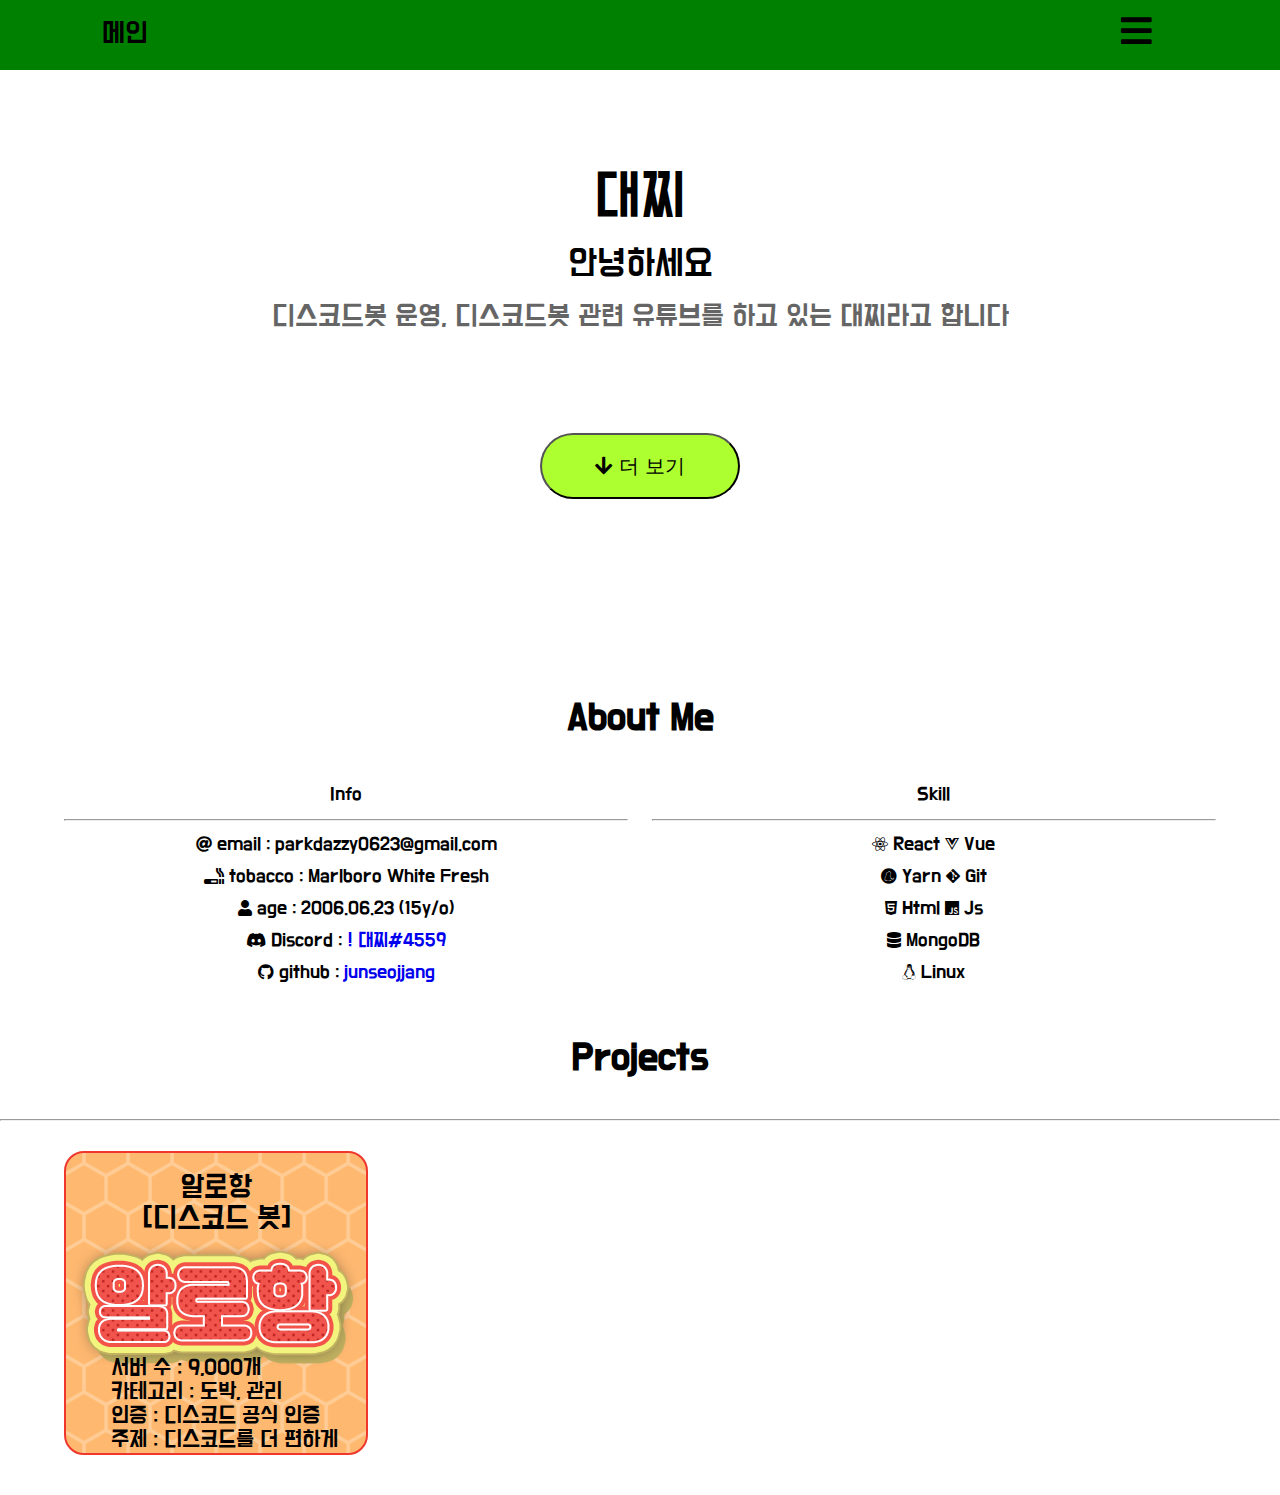
==== index.html @ 96cf7716 "허성현 - MBT 들으면서 했어요 (Projects 추가)" ====
<!DOCTYPE html>
<html lang="en">
  <head>
    <meta charset="UTF-8" />
    <meta http-equiv="X-UA-Compatible" content="IE=edge" />
    <meta name="viewport" content="width=device-width, initial-scale=1.0" />
    <link rel="shortcut icon" href="favicon.ico" type="image/x-icon" />
    <link rel="stylesheet" href="style.css" />
    <link
      rel="stylesheet"
      href="https://cdnjs.cloudflare.com/ajax/libs/font-awesome/5.8.2/css/all.min.css"
    />
    <title>대찌</title>
  </head>

  <body>
    <nav class="nav">
      <div class="main_text">메인</div>
      <div class="selectbar" onclick="selectbar()">
        <i class="fas fa-bars"></i>
      </div>
      <div class="selectMenu" id="selectMenu">
        <ul>
          <li>
            <a href="/hahaha/ALOHANG">
              <i class="fas fa-robot"></i>
              알로항</a
            >
          </li>
          <li>
            <a href="/hahaha/SPECS">
              <i class="fas fa-keyboard"></i>
              장비</a
            >
          </li>
          <li>
            <a href="/hahaha/DTCC">
              <i class="fas fa-exchange-alt"></i>
              dtcc</a
            >
          </li>
          <li>
            <a href="/hahaha/PLAYLIST">
              <i class="fas fa-music"></i>
              플레이리스트</a
            >
          </li>
        </ul>
      </div>
    </nav>
    <main class="main">
      <!-- 첫페이지 소개 -->

      <div class="MainTexts">
        <div class="About">대찌</div>
        <br />
        <div class="Hello">안녕하세요</div>
        <br />
        <div class="Job">
          디스코드봇 운영, 디스코드봇 관련 유튜브를 하고 있는 대찌라고 합니다
        </div>
        <button class="ViewMore" onclick="scrollF('SeeMore')">
          <i class="fas fa-arrow-down"></i>
          더 보기
        </button>
      </div>
      <!-- 어바웃미 -->

      <div class="AboutMe">
        <h1>About Me</h1>
        <div class="boxes">
          <div class="box1">
            <div class="Title">Info</div>
            <hr />
            <i class="fas fa-at"></i>
            email : parkdazzy0623@gmail.com
            <br />
            <i class="fas fa-smoking"></i>
            tobacco : Marlboro White Fresh
            <br />
            <i class="fas fa-user"></i>
            age : 2006.06.23 (15y/o)
            <br />
            <i class="fab fa-discord"></i>
            Discord :
            <a
              target="_blank"
              href="https://discord.com/users/607178093177864205"
              >! 대찌#4559</a
            >
            <br />
            <i class="fab fa-github fa-solid"></i>
            github :
            <a target="_blank" href="https://github.com/junseojjang"
              >junseojjang</a
            >
          </div>
          <div class="box2">
            <div class="Title">Skill</div>
            <hr />
            <i class="fab fa-react"></i>
            React
            <i class="fab fa-vuejs"></i>
            Vue
            <br />
            <i class="fab fa-yarn"></i>
            Yarn
            <i class="fab fa-git-alt"></i>
            Git
            <br />
            <i class="fab fa-html5"></i>
            Html
            <i class="fab fa-js"></i>
            Js
            <br />
            <i class="fas fa-database"></i>
            MongoDB
            <br />
            <i class="fab fa-linux"></i>
            Linux
          </div>
        </div>
      </div>
      <!-- 프로젝트들 -->
      <div class="Projects">
        <h1>Projects</h1>
        <hr />
        <div class="boxes">
          <div class="box" id="alh">
            <div class="projectTitle">알로항 <br />[디스코드 봇]</div>
            <a
              target="_blank"
              href="https://koreanbots.dev/bots/826698986970677278"
              ><i class="fas fa-external-link-alt"></i>바로가기</a
            >
            <div class="projectDs">
              서버 수 : 9,000개
              <br />
              카테고리 : 도박, 관리
              <br />
              인증 : 디스코드 공식 인증
              <br />
              주제 : 디스코드를 더 편하게
            </div>
          </div>
        </div>
      </div>
    </main>
    <script src="index.js"></script>
  </body>
</html>
---- style.css ----
/* 폰트 */

@font-face {
  font-family: "Baemin";
  src: url("fonts/BMDOHYEON_ttf.ttf");
}

/* 전체 css */

body,
html {
  margin: 0;
  padding: 0;
  font-family: "Baemin";
}

/* 나브바 */

.nav {
  width: 100%;
  height: 70px;
  background: green;
}

.nav > .main_text {
  line-height: 70px;
  float: left;
  margin-left: 8%;
  font-size: 24px;
}

.nav > .selectbar {
  /* line-height: 70px; */
  float: right;
  margin-right: 5%;
  font-size: 35px;
  display: table;
  margin: 12.5px 10%;
}

.nav > .selectbar:hover {
  color: white;
  cursor: pointer;
}

.nav > .selectbar > i {
  /* line-height: 70px; */
  display: table-cell;
  vertical-align: middle;
}

.nav > .selectMenu {
  position: absolute;
  top: 70px;
  width: 100%;
  background: #6a8518;
  visibility: hidden;
  transition: visibility 0.5s, opacity 0.5s linear;
  opacity: 0;
  /* display: none; */
  /*  */
}

.nav > .selectMenu > ul {
  list-style: none;
}

.nav > .selectMenu > ul > li:hover {
  opacity: 0.8;
}

.nav > .selectMenu > ul > li > a {
  text-decoration: none;
}

/* 메인 */
/* 메인 */

/* 첫페이지  */

.main > .MainTexts {
  margin: 100px 0px;
  text-align: center;
}

.main > .MainTexts > .Hello {
  font-size: 1.9em;
  font-size: 30px;
}

.main > .MainTexts > .About {
  /* font-size: 50px; */
  font-size: 3em;
}

.main > .MainTexts > .Job {
  /* font-size: 50px; */
  font-size: 1.5em;
  opacity: 0.6;
  word-break: keep-all;
}

.main > .MainTexts > .ViewMore {
  margin: 100px 0px;
  color: black;
  /* border: 2px solid greenyellow; */
  background: greenyellow;
  border-radius: 1000px;
  cursor: pointer;
  width: 200px;
  height: 66px;
  font-size: 20px;
}

.main > .MainTexts > .ViewMore:hover {
  background-color: rgba(173, 255, 47, 0.6);
}

/* 어바웃미 */

.main > .AboutMe > h1 {
  text-align: center;
  margin-bottom: 40px;
}

.main > .AboutMe > .boxes {
  width: 90%;
  margin: auto;
  /* background-color: greenyellow; */
}

.main > .AboutMe > .boxes > .box1 {
  width: 49%;
  background-color: white;
  float: left;
  text-align: center;
  margin-right: 2%;
  line-height: 200%;
  margin-bottom: 50px;
}

.main > .AboutMe > .boxes > .box2 {
  width: 49%;
  background-color: white;
  float: left;
  text-align: center;
  line-height: 200%;
  margin-bottom: 50px;
}

.main > .AboutMe > .boxes > .box1 > a {
  color: #0000ee;
  text-decoration: none;
}

.main > .AboutMe > .boxes > .box2 > a {
  color: #0000ee;
  text-decoration: none;
}

.main > .AboutMe > .boxes > .box1 > i {
  vertical-align: middle;
}

.main > .AboutMe > .boxes > .box2 > i {
  vertical-align: middle;
}

@media (max-width: 670px) {
  .main > .AboutMe > .boxes > .box1 {
    float: none;
    width: 90%;
    margin-right: 5%;
    margin-left: 5%;
    margin-bottom: 10%;
  }

  .main > .AboutMe > .boxes > .box2 {
    float: none;
    width: 90%;
    margin-right: 5%;
    margin-left: 5%;
    margin-bottom: 50px;
  }
}

/* 프로젝트 */

.main > .Projects > h1 {
  text-align: center;
  margin-bottom: 40px;
}

.main > .Projects > .boxes > #alh {
  background-image: url("img/alh.png");
}

.main > .Projects > .boxes > .box {
  width: 300px;
  height: 300px;
  text-align: center;
  border-radius: 20px;
  margin-top: 30px;
  margin-bottom: 40px;
  margin-right: 5%;
  margin-left: 5%;
  background-size: 100% 100%;
  background-color: rgba(255, 255, 255, 0.15);
  background-blend-mode: lighten;
  border: 2px solid #ef372e;
}

.main > .Projects > .boxes > .box > .projectTitle {
  padding-top: 20px;
  font-size: 25px;
}

.main > .Projects > .boxes > .box > .projectDs {
  margin-top: 27px;
  font-size: 19px;
  padding-left: 45px;
  text-align: left;
}

.main > .Projects > .boxes > .box > a {
  margin-top: 40px;
  display: block;
  font-size: 45px;
  text-decoration: none;
  opacity: 0;
  color: blue;
  /* text-shadow: 0 0 7px #fff, 0 0 10px #fff, 0 0 21px #fff, 0 0 42px #0fa,
    0 0 82px #0fa, 0 0 92px #0fa, 0 0 102px #0fa, 0 0 151px #0fa; */
  /* margin-bottom: ;
  margin-left: ;
  margin-right: ; */
}

.main > .Projects > .boxes > .box > a > i {
  vertical-align: middle;
}

.main > .Projects > .boxes > .box:hover {
  background-color: rgba(255, 255, 255, 0.6);
  background-blend-mode: lighten;
}

.main > .Projects > .boxes > .box:hover a {
  opacity: 2;
}

@media (max-width: 670px) {
  .main > .Projects > .boxes > .box {
    margin-left: auto;
    margin-right: auto;
  }
}
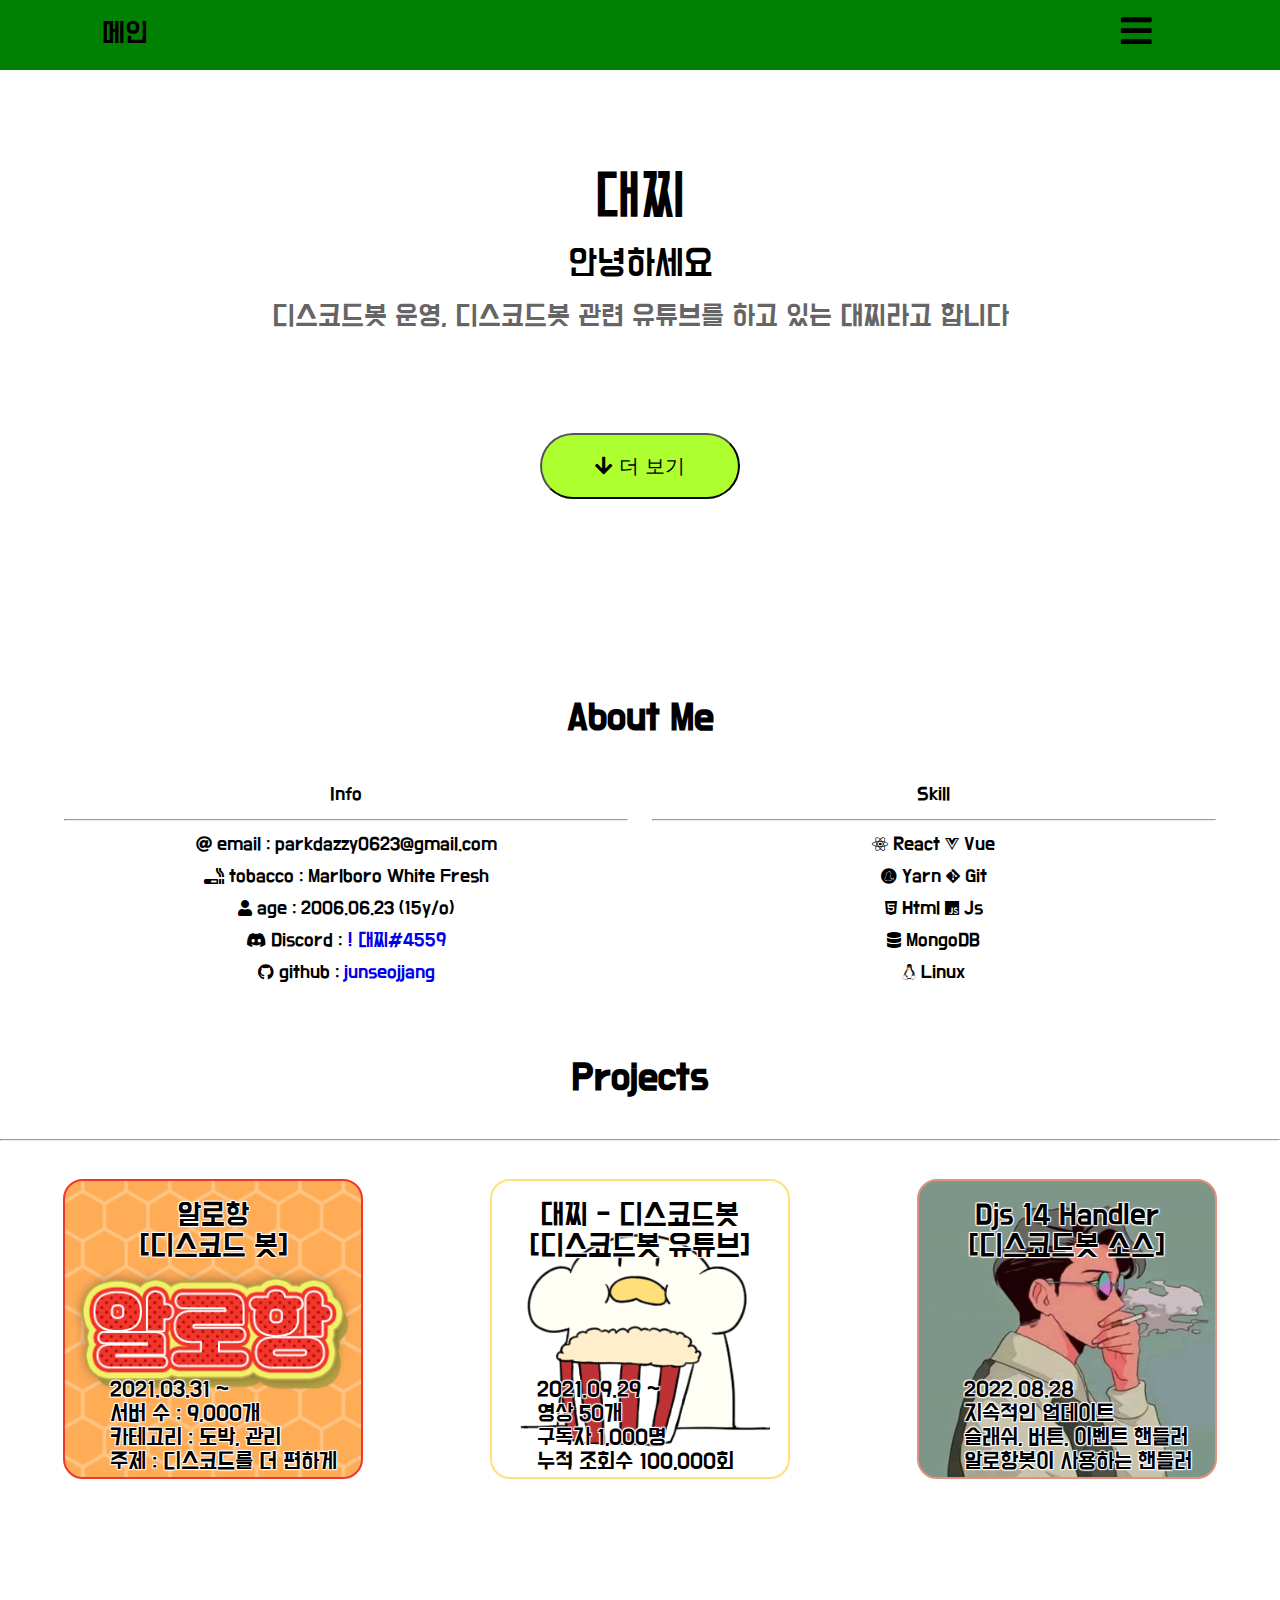
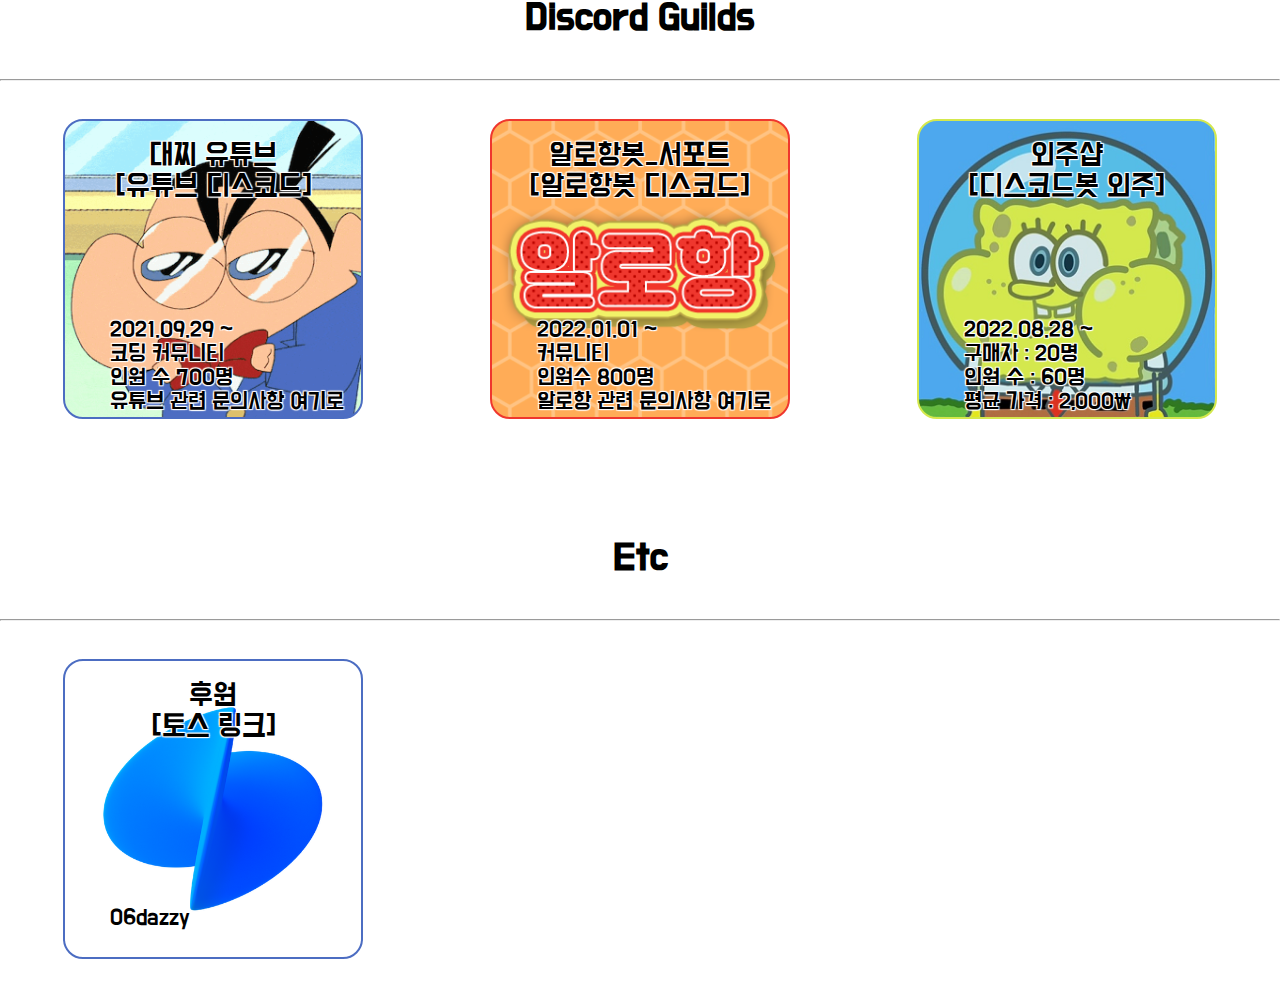
==== commit 0d16a72c: "Leelamarz - GONE 들으면서 햇어요 (Discord Guilds랑 Etc 추가했어요)" ====
--- a/index.html
+++ b/index.html
@@ -50,7 +50,6 @@
     </nav>
     <main class="main">
       <!-- 첫페이지 소개 -->
-
       <div class="MainTexts">
         <div class="About">대찌</div>
         <br />
@@ -64,8 +63,8 @@
           더 보기
         </button>
       </div>
+
       <!-- 어바웃미 -->
-
       <div class="AboutMe">
         <h1>About Me</h1>
         <div class="boxes">
@@ -121,6 +120,7 @@
           </div>
         </div>
       </div>
+
       <!-- 프로젝트들 -->
       <div class="Projects">
         <h1>Projects</h1>
@@ -131,16 +131,137 @@
             <a
               target="_blank"
               href="https://koreanbots.dev/bots/826698986970677278"
-              ><i class="fas fa-external-link-alt"></i>바로가기</a
-            >
-            <div class="projectDs">
+            >
+              <i class="fas fa-external-link-alt"></i>바로가기</a
+            >
+            <div class="projectDs">
+              2021.03.31 ~
+              <br />
               서버 수 : 9,000개
               <br />
               카테고리 : 도박, 관리
               <br />
-              인증 : 디스코드 공식 인증
-              <br />
               주제 : 디스코드를 더 편하게
+            </div>
+          </div>
+          <div class="box" id="Youtube">
+            <div class="projectTitle">
+              대찌 - 디스코드봇
+              <br />[디스코드봇 유튜브]
+            </div>
+            <a target="_blank" href="https://youtube.com/c/대찌디스코드봇">
+              <i class="fas fa-external-link-alt"></i>바로가기</a
+            >
+            <div class="projectDs">
+              2021.09.29 ~
+              <br />
+              영상 50개
+              <br />
+              구독자 1,000명
+              <br />
+              누적 조회수 100,000회
+            </div>
+          </div>
+          <div class="box" id="djsHandler">
+            <div class="projectTitle">
+              Djs 14 Handler
+              <br />[디스코드봇 소스]
+            </div>
+            <a
+              target="_blank"
+              href="https://github.com/junseojjang/djsv14_handler"
+            >
+              <i class="fas fa-external-link-alt"></i>바로가기</a
+            >
+            <div class="projectDs">
+              2022.08.28
+              <br />
+              지속적인 업데이트
+              <br />
+              슬래쉬, 버튼, 이벤트 핸들러
+              <br />
+              알로항봇이 사용하는 핸들러
+            </div>
+          </div>
+        </div>
+      </div>
+
+      <!-- Guilds -->
+      <div class="Guilds">
+        <h1>Discord Guilds</h1>
+        <hr />
+        <div class="boxes">
+          <div class="box" id="YoutubeDiscord">
+            <div class="projectTitle">
+              대찌 유튜브
+              <br />[유튜브 디스코드]
+            </div>
+            <a target="_blank" href="https://discord.gg/6HarmEWHfV">
+              <i class="fas fa-external-link-alt"></i>바로가기</a
+            >
+            <div class="projectDs">
+              2021.09.29 ~
+              <br />
+              코딩 커뮤니티
+              <br />
+              인원 수 700명
+              <br />
+              유튜브 관련 문의사항 여기로
+            </div>
+          </div>
+          <div class="box" id="AlhSupport">
+            <div class="projectTitle">
+              알로항봇_서포트
+              <br />[알로항봇 디스코드]
+            </div>
+            <a target="_blank" href="https://discord.gg/2mhkxU4kuv">
+              <i class="fas fa-external-link-alt"></i>바로가기</a
+            >
+            <div class="projectDs">
+              2022.01.01 ~
+              <br />
+              커뮤니티
+              <br />
+              인원수 800명
+              <br />
+              알로항 관련 문의사항 여기로
+            </div>
+          </div>
+          <div class="box" id="dhlwntiq">
+            <div class="projectTitle">외주샵 <br />[디스코드봇 외주]</div>
+            <a target="_blank" href="https://discord.gg/kw98VWcV99">
+              <i class="fas fa-external-link-alt"></i>바로가기</a
+            >
+            <div class="projectDs">
+              2022.08.28 ~
+              <br />
+              구매자 : 20명
+              <br />
+              인원 수 : 60명
+              <br />
+              평균 가격 : 2,000₩
+            </div>
+          </div>
+        </div>
+      </div>
+
+      <!-- Etc  -->
+      <div class="Etc">
+        <h1>Etc</h1>
+        <hr />
+        <div class="boxes">
+          <div class="box" id="Toss">
+            <div class="projectTitle">
+              후원
+              <br />[토스 링크]
+            </div>
+            <a target="_blank" href="https://toss.me/06dazzy">
+              <i class="fas fa-external-link-alt"></i>바로가기</a
+            >
+            <div class="projectDs">
+              <br />
+              <br />
+              06dazzy
             </div>
           </div>
         </div>
--- a/style.css
+++ b/style.css
@@ -1,7 +1,7 @@
 /* 폰트 */
 
 @font-face {
-  font-family: "Baemin";
+  font-family: "Bae";
   src: url("fonts/BMDOHYEON_ttf.ttf");
 }
 
@@ -11,7 +11,7 @@
 html {
   margin: 0;
   padding: 0;
-  font-family: "Baemin";
+  font-family: "Bae";
 }
 
 /* 나브바 */
@@ -136,7 +136,7 @@
   text-align: center;
   margin-right: 2%;
   line-height: 200%;
-  margin-bottom: 50px;
+  margin-bottom: 70px;
 }
 
 .main > .AboutMe > .boxes > .box2 {
@@ -145,7 +145,7 @@
   float: left;
   text-align: center;
   line-height: 200%;
-  margin-bottom: 50px;
+  margin-bottom: 70px;
 }
 
 .main > .AboutMe > .boxes > .box1 > a {
@@ -191,8 +191,42 @@
   margin-bottom: 40px;
 }
 
+.main > .Projects > .boxes {
+  display: flex;
+  flex-wrap: wrap;
+}
+
+@media (max-width: 670px) {
+  .main > .Projects > .boxes {
+    display: inline;
+  }
+}
+
 .main > .Projects > .boxes > #alh {
   background-image: url("img/alh.png");
+  border: 2px solid #ef372e;
+}
+
+.main > .Projects > .boxes > #djsHandler {
+  background-image: url("img/ashes.jpeg");
+  border: 2px solid #e3907e;
+}
+
+.main > .Projects > .boxes > #Youtube {
+  background-image: url("img/cheeseDuck.gif");
+  border: 2px solid #ffdf77;
+}
+
+.main > .Projects > .boxes > #alh > a {
+  color: #ef372e;
+}
+
+.main > .Projects > .boxes > #djsHandler > a {
+  color: #da5133;
+}
+
+.main > .Projects > .boxes > #Youtube > a {
+  color: #ffd54b;
 }
 
 .main > .Projects > .boxes > .box {
@@ -202,24 +236,29 @@
   border-radius: 20px;
   margin-top: 30px;
   margin-bottom: 40px;
-  margin-right: 5%;
-  margin-left: 5%;
+  margin-right: calc((100% - 900px) / 6);
+  margin-left: calc((100% - 900px) / 6);
   background-size: 100% 100%;
-  background-color: rgba(255, 255, 255, 0.15);
-  background-blend-mode: lighten;
-  border: 2px solid #ef372e;
+  background-color: rgba(255, 255, 255, 0);
+  background-blend-mode: lighten;
+  box-sizing: border-box;
 }
 
 .main > .Projects > .boxes > .box > .projectTitle {
   padding-top: 20px;
   font-size: 25px;
+  text-shadow: 1px 1px 1px #fff, 1px -1px 1px #fff, -1px 1px 1px #fff,
+    -1px -1px 1px #fff;
 }
 
 .main > .Projects > .boxes > .box > .projectDs {
-  margin-top: 27px;
+  margin-top: 21px;
   font-size: 19px;
   padding-left: 45px;
   text-align: left;
+  font-weight: normal;
+  text-shadow: 1px 1px 1px #fff, 1px -1px 1px #fff, -1px 1px 1px #fff,
+    -1px -1px 1px #fff;
 }
 
 .main > .Projects > .boxes > .box > a {
@@ -228,7 +267,6 @@
   font-size: 45px;
   text-decoration: none;
   opacity: 0;
-  color: blue;
   /* text-shadow: 0 0 7px #fff, 0 0 10px #fff, 0 0 21px #fff, 0 0 42px #0fa,
     0 0 82px #0fa, 0 0 92px #0fa, 0 0 102px #0fa, 0 0 151px #0fa; */
   /* margin-bottom: ;
@@ -241,17 +279,220 @@
 }
 
 .main > .Projects > .boxes > .box:hover {
-  background-color: rgba(255, 255, 255, 0.6);
+  background-color: rgba(255, 255, 255, 0.7);
   background-blend-mode: lighten;
 }
 
 .main > .Projects > .boxes > .box:hover a {
-  opacity: 2;
-}
-
-@media (max-width: 670px) {
+  opacity: 1;
+}
+
+@media (max-width: 942px) {
   .main > .Projects > .boxes > .box {
     margin-left: auto;
     margin-right: auto;
   }
 }
+
+/* Discord Guilds */
+
+.main > .Guilds > h1 {
+  text-align: center;
+  margin-bottom: 40px;
+  margin-top: 80px;
+}
+
+.main > .Guilds > .boxes {
+  display: flex;
+  flex-wrap: wrap;
+}
+
+@media (max-width: 670px) {
+  .main > .Guilds > .boxes {
+    display: inline;
+  }
+}
+
+.main > .Guilds > .boxes > #YoutubeDiscord {
+  background-image: url("img/jjanggoo.gif");
+  border: 2px solid #4c6dc2;
+}
+
+.main > .Guilds > .boxes > #AlhSupport {
+  background-image: url("img/alh.png");
+  border: 2px solid #ef372e;
+}
+
+.main > .Guilds > .boxes > #dhlwntiq {
+  background-image: url("img/SpongeBob.png");
+  border: 2px solid #d4e84d;
+}
+
+.main > .Guilds > .boxes > #YoutubeDiscord > a {
+  color: #4c6dc2;
+}
+
+.main > .Guilds > .boxes > #AlhSupport > a {
+  color: #ef372e;
+}
+
+.main > .Guilds > .boxes > #dhlwntiq > a {
+  color: #c4e200;
+}
+
+.main > .Guilds > .boxes > .box {
+  width: 300px;
+  height: 300px;
+  text-align: center;
+  border-radius: 20px;
+  margin-top: 30px;
+  margin-bottom: 40px;
+  margin-right: calc((100% - 900px) / 6);
+  margin-left: calc((100% - 900px) / 6);
+  background-size: 100% 100%;
+  background-color: rgba(255, 255, 255, 0);
+  background-blend-mode: lighten;
+  box-sizing: border-box;
+}
+
+.main > .Guilds > .boxes > .box > .projectTitle {
+  padding-top: 20px;
+  font-size: 25px;
+  text-shadow: 1px 1px 1px #fff, 1px -1px 1px #fff, -1px 1px 1px #fff,
+    -1px -1px 1px #fff;
+}
+
+.main > .Guilds > .boxes > .box > .projectDs {
+  margin-top: 21px;
+  font-size: 19px;
+  padding-left: 45px;
+  text-align: left;
+  font-weight: normal;
+  text-shadow: 1px 1px 1px #fff, 1px -1px 1px #fff, -1px 1px 1px #fff,
+    -1px -1px 1px #fff;
+}
+
+.main > .Guilds > .boxes > .box > a {
+  margin-top: 40px;
+  display: block;
+  font-size: 45px;
+  text-decoration: none;
+  opacity: 0;
+  /* text-shadow: 0 0 7px #fff, 0 0 10px #fff, 0 0 21px #fff, 0 0 42px #0fa,
+    0 0 82px #0fa, 0 0 92px #0fa, 0 0 102px #0fa, 0 0 151px #0fa; */
+  /* margin-bottom: ;
+  margin-left: ;
+  margin-right: ; */
+}
+
+.main > .Guilds > .boxes > .box > a > i {
+  vertical-align: middle;
+}
+
+.main > .Guilds > .boxes > .box:hover {
+  background-color: rgba(255, 255, 255, 0.7);
+  background-blend-mode: lighten;
+}
+
+.main > .Guilds > .boxes > .box:hover a {
+  opacity: 1;
+}
+
+@media (max-width: 942px) {
+  .main > .Guilds > .boxes > .box {
+    margin-left: auto;
+    margin-right: auto;
+  }
+}
+
+/* Etc */
+.main > .Etc > h1 {
+  text-align: center;
+  margin-bottom: 40px;
+  margin-top: 80px;
+}
+
+.main > .Etc > .boxes {
+  display: flex;
+  flex-wrap: wrap;
+}
+
+@media (max-width: 670px) {
+  .main > .Etc > .boxes {
+    display: inline;
+  }
+}
+
+.main > .Etc > .boxes > #Toss {
+  background-image: url("img/toss.png");
+  border: 2px solid #4c6dc2;
+}
+
+.main > .Etc > .boxes > #Toss > a {
+  color: #4c6dc2;
+}
+
+.main > .Etc > .boxes > .box {
+  width: 300px;
+  height: 300px;
+  text-align: center;
+  border-radius: 20px;
+  margin-top: 30px;
+  margin-bottom: 40px;
+  margin-right: calc((100% - 900px) / 6);
+  margin-left: calc((100% - 900px) / 6);
+  background-size: 100% 100%;
+  background-color: rgba(255, 255, 255, 0);
+  background-blend-mode: lighten;
+  box-sizing: border-box;
+}
+
+.main > .Etc > .boxes > .box > .projectTitle {
+  padding-top: 20px;
+  font-size: 25px;
+  text-shadow: 1px 1px 1px #fff, 1px -1px 1px #fff, -1px 1px 1px #fff,
+    -1px -1px 1px #fff;
+}
+
+.main > .Etc > .boxes > .box > .projectDs {
+  margin-top: 21px;
+  font-size: 19px;
+  padding-left: 45px;
+  text-align: left;
+  font-weight: normal;
+  text-shadow: 1px 1px 1px #fff, 1px -1px 1px #fff, -1px 1px 1px #fff,
+    -1px -1px 1px #fff;
+}
+
+.main > .Etc > .boxes > .box > a {
+  margin-top: 40px;
+  display: block;
+  font-size: 45px;
+  text-decoration: none;
+  opacity: 0;
+  /* text-shadow: 0 0 7px #fff, 0 0 10px #fff, 0 0 21px #fff, 0 0 42px #0fa,
+      0 0 82px #0fa, 0 0 92px #0fa, 0 0 102px #0fa, 0 0 151px #0fa; */
+  /* margin-bottom: ;
+    margin-left: ;
+    margin-right: ; */
+}
+
+.main > .Etc > .boxes > .box > a > i {
+  vertical-align: middle;
+}
+
+.main > .Etc > .boxes > .box:hover {
+  background-color: rgba(255, 255, 255, 0.7);
+  background-blend-mode: lighten;
+}
+
+.main > .Etc > .boxes > .box:hover a {
+  opacity: 1;
+}
+
+@media (max-width: 942px) {
+  .main > .Etc > .boxes > .box {
+    margin-left: auto;
+    margin-right: auto;
+  }
+}
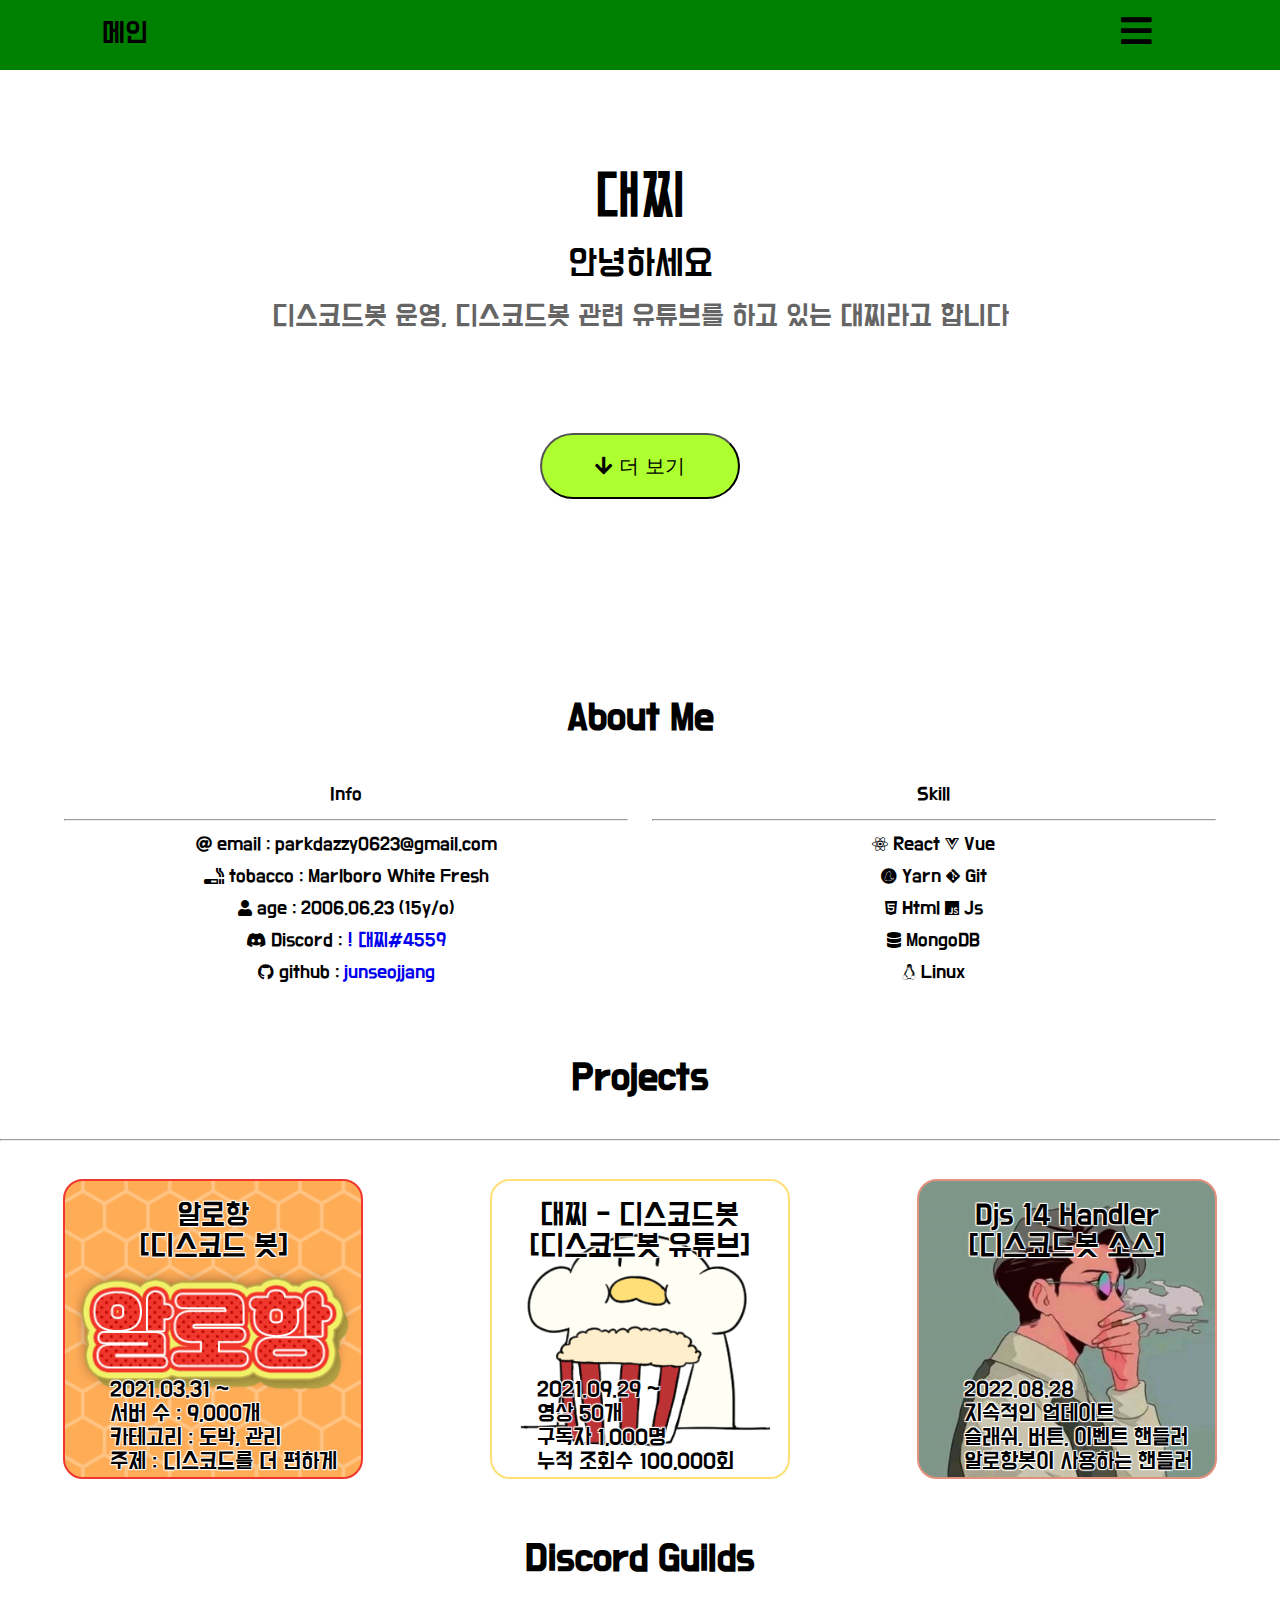
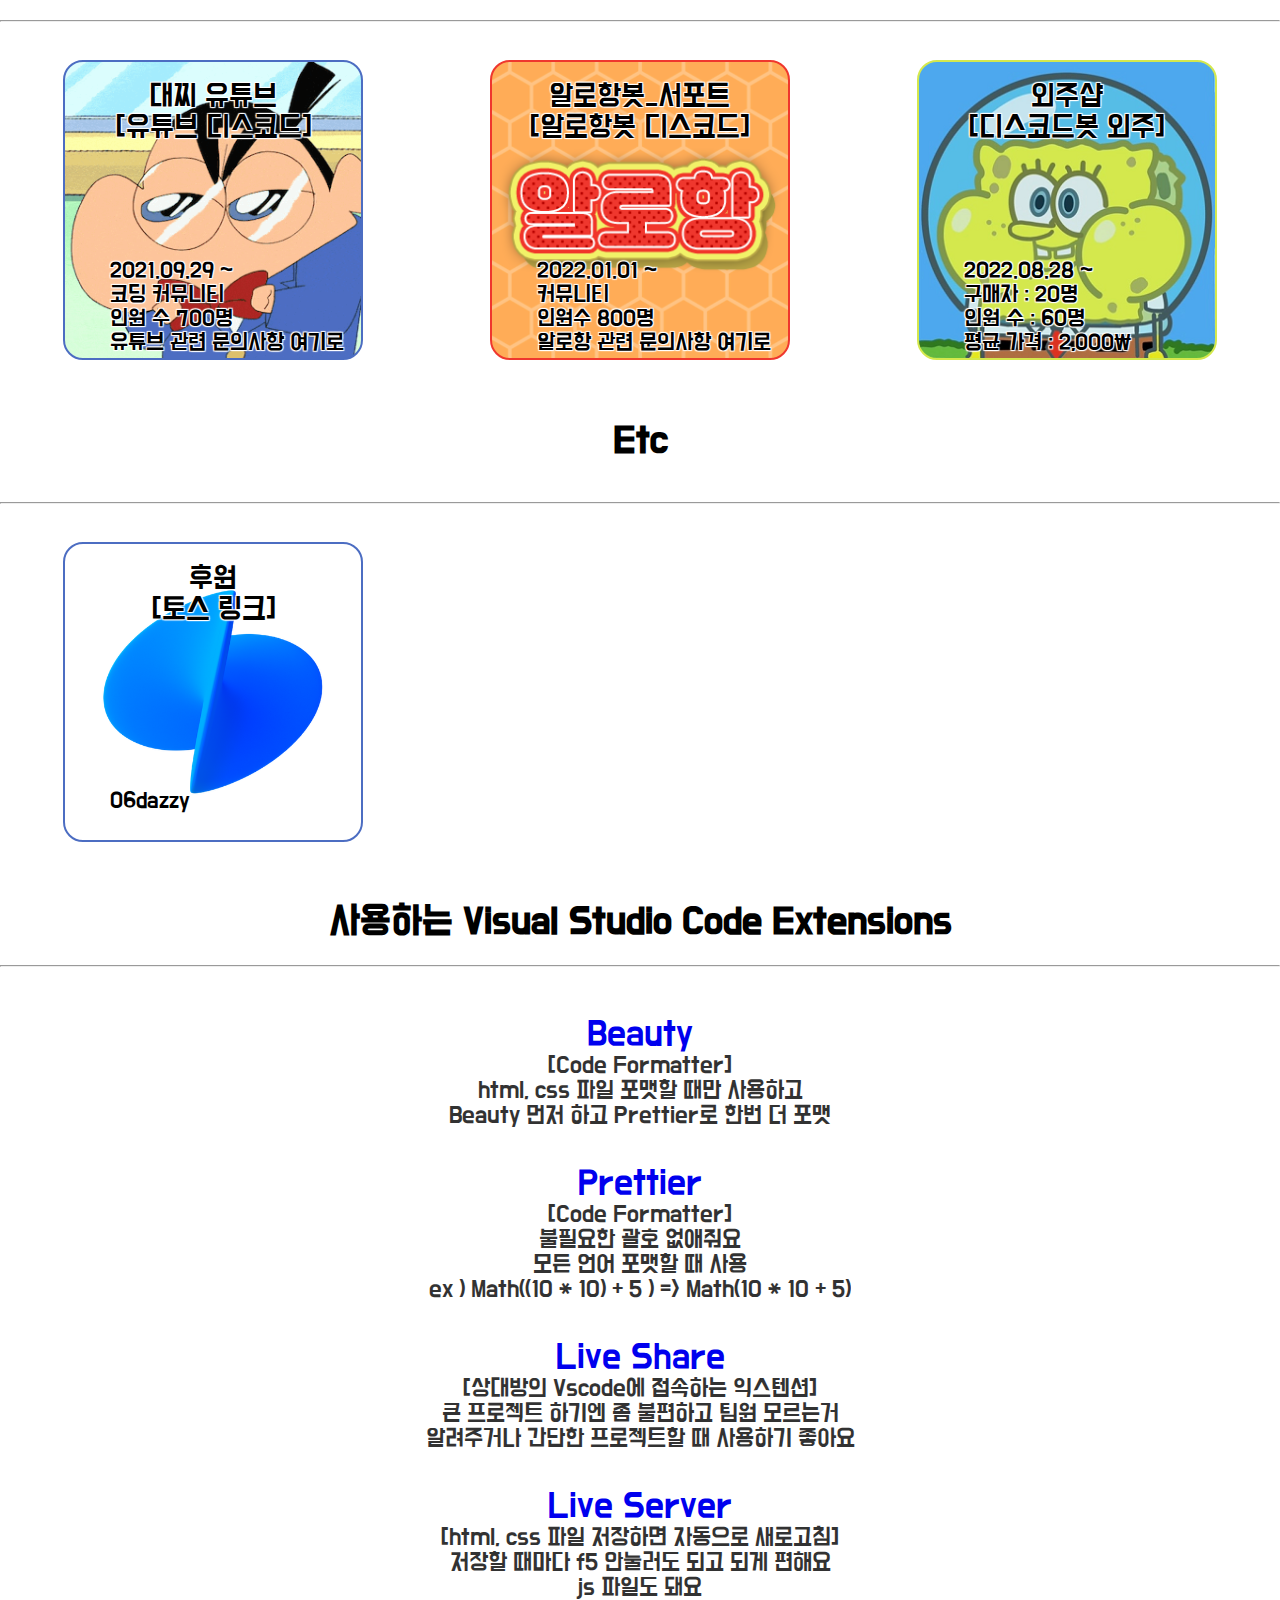
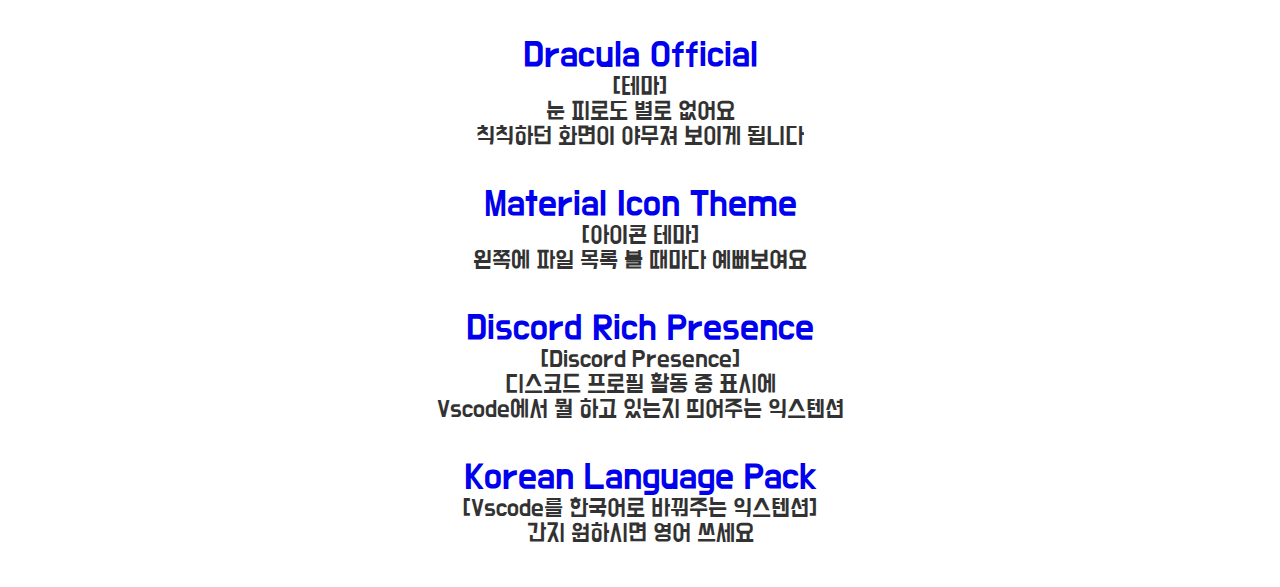
==== commit 19dc4313: "그런 생각은 하지마 들으면서 했어요 (사용하는 vscode 익스텐션 추가)" ====
--- a/index.html
+++ b/index.html
@@ -22,25 +22,25 @@
       <div class="selectMenu" id="selectMenu">
         <ul>
           <li>
-            <a href="/hahaha/ALOHANG">
+            <a href="/hahaha/alohang">
               <i class="fas fa-robot"></i>
               알로항</a
             >
           </li>
           <li>
-            <a href="/hahaha/SPECS">
+            <a href="/hahaha/specs">
               <i class="fas fa-keyboard"></i>
               장비</a
             >
           </li>
           <li>
-            <a href="/hahaha/DTCC">
+            <a href="/hahaha/dtcc">
               <i class="fas fa-exchange-alt"></i>
               dtcc</a
             >
           </li>
           <li>
-            <a href="/hahaha/PLAYLIST">
+            <a href="/hahaha/playlist">
               <i class="fas fa-music"></i>
               플레이리스트</a
             >
@@ -187,7 +187,7 @@
       </div>
 
       <!-- Guilds -->
-      <div class="Guilds">
+      <div class="Projects">
         <h1>Discord Guilds</h1>
         <hr />
         <div class="boxes">
@@ -245,8 +245,8 @@
         </div>
       </div>
 
-      <!-- Etc  -->
-      <div class="Etc">
+      <!-- Etc -->
+      <div class="Projects">
         <h1>Etc</h1>
         <hr />
         <div class="boxes">
@@ -266,6 +266,89 @@
           </div>
         </div>
       </div>
+      <div class="Vscode">
+        <h1>사용하는 Visual Studio Code Extensions</h1>
+        <hr />
+        <div class="extensions">
+          <a
+            target="_blank"
+            href="https://marketplace.visualstudio.com/items?itemName=yhpnoraa.beauty"
+            >Beauty</a
+          ><br />
+          <div class="ds">
+            [Code Formatter] <br />
+            html, css 파일 포맷할 때만 사용하고 <br />
+            Beauty 먼저 하고 Prettier로 한번 더 포맷
+          </div>
+          <br />
+          <a
+            target="_blank"
+            href="https://marketplace.visualstudio.com/items?itemName=esbenp.prettier-vscode"
+            >Prettier</a
+          >
+          <div class="ds">
+            [Code Formatter] <br />불필요한 괄호 없애줘요 <br />
+            모든 언어 포맷할 때 사용 <br />ex ) Math((10 * 10) + 5 ) => Math(10
+            * 10 + 5)
+          </div>
+          <br />
+          <a
+            target="_blank"
+            href="https://marketplace.visualstudio.com/items?itemName=MS-vsliveshare.vsliveshare"
+            >Live Share</a
+          >
+          <div class="ds">
+            [상대방의 Vscode에 접속하는 익스텐션]<br />큰 프로젝트 하기엔 좀
+            불편하고 팀원 모르는거<br />
+            알려주거나 간단한 프로젝트할 때 사용하기 좋아요
+          </div>
+          <br /><a
+            target="_blank"
+            href="https://marketplace.visualstudio.com/items?itemName=ritwickdey.LiveServer"
+            >Live Server</a
+          >
+          <div class="ds">
+            [html, css 파일 저장하면 자동으로 새로고침] <br />저장할 때마다 f5
+            안눌러도 되고 되게 편해요 <br />js 파일도 돼요
+          </div>
+          <br /><a
+            target="_blank"
+            href="https://marketplace.visualstudio.com/items?itemName=dracula-theme.theme-dracula"
+            >Dracula Official</a
+          >
+          <div class="ds">
+            [테마] <br />눈 피로도 별로 없어요 <br />
+            칙칙하던 화면이 야무져 보이게 됩니다
+          </div>
+          <br /><a
+            target="_blank"
+            href="https://marketplace.visualstudio.com/items?itemName=PKief.material-icon-theme"
+            >Material Icon Theme</a
+          >
+          <div class="ds">
+            [아이콘 테마] <br />왼쪽에 파일 목록 볼 때마다 예뻐보여요
+          </div>
+          <br /><a
+            target="_blank"
+            href="https://marketplace.visualstudio.com/items?itemName=LeonardSSH.vscord"
+            >Discord Rich Presence</a
+          >
+          <div class="ds">
+            [Discord Presence] <br />
+            디스코드 프로필 활동 중 표시에 <br />
+            Vscode에서 뭘 하고 있는지 띄어주는 익스텐션
+          </div>
+          <br /><a
+            target="_blank"
+            href="https://marketplace.visualstudio.com/items?itemName=MS-CEINTL.vscode-language-pack-ko"
+            >Korean Language Pack</a
+          >
+          <div class="ds">
+            [Vscode를 한국어로 바꿔주는 익스텐션] <br />간지 원하시면 영어
+            쓰세요
+          </div>
+        </div>
+      </div>
     </main>
     <script src="index.js"></script>
   </body>
--- a/style.css
+++ b/style.css
@@ -217,6 +217,26 @@
   border: 2px solid #ffdf77;
 }
 
+.main > .Projects > .boxes > #YoutubeDiscord {
+  background-image: url("img/jjanggoo.gif");
+  border: 2px solid #4c6dc2;
+}
+
+.main > .Projects > .boxes > #AlhSupport {
+  background-image: url("img/alh.png");
+  border: 2px solid #ef372e;
+}
+
+.main > .Projects > .boxes > #dhlwntiq {
+  background-image: url("img/SpongeBob.png");
+  border: 2px solid #d4e84d;
+}
+
+.main > .Projects > .boxes > #Toss {
+  background-image: url("img/toss.png");
+  border: 2px solid #4c6dc2;
+}
+
 .main > .Projects > .boxes > #alh > a {
   color: #ef372e;
 }
@@ -227,6 +247,22 @@
 
 .main > .Projects > .boxes > #Youtube > a {
   color: #ffd54b;
+}
+
+.main > .Projects > .boxes > #YoutubeDiscord > a {
+  color: #4c6dc2;
+}
+
+.main > .Projects > .boxes > #AlhSupport > a {
+  color: #ef372e;
+}
+
+.main > .Projects > .boxes > #dhlwntiq > a {
+  color: #c4e200;
+}
+
+.main > .Projects > .boxes > #Toss > a {
+  color: #4c6dc2;
 }
 
 .main > .Projects > .boxes > .box {
@@ -294,205 +330,21 @@
   }
 }
 
-/* Discord Guilds */
-
-.main > .Guilds > h1 {
+.main > .Vscode {
   text-align: center;
   margin-bottom: 40px;
-  margin-top: 80px;
-}
-
-.main > .Guilds > .boxes {
-  display: flex;
-  flex-wrap: wrap;
-}
-
-@media (max-width: 670px) {
-  .main > .Guilds > .boxes {
-    display: inline;
-  }
-}
-
-.main > .Guilds > .boxes > #YoutubeDiscord {
-  background-image: url("img/jjanggoo.gif");
-  border: 2px solid #4c6dc2;
-}
-
-.main > .Guilds > .boxes > #AlhSupport {
-  background-image: url("img/alh.png");
-  border: 2px solid #ef372e;
-}
-
-.main > .Guilds > .boxes > #dhlwntiq {
-  background-image: url("img/SpongeBob.png");
-  border: 2px solid #d4e84d;
-}
-
-.main > .Guilds > .boxes > #YoutubeDiscord > a {
-  color: #4c6dc2;
-}
-
-.main > .Guilds > .boxes > #AlhSupport > a {
-  color: #ef372e;
-}
-
-.main > .Guilds > .boxes > #dhlwntiq > a {
-  color: #c4e200;
-}
-
-.main > .Guilds > .boxes > .box {
-  width: 300px;
-  height: 300px;
-  text-align: center;
-  border-radius: 20px;
-  margin-top: 30px;
-  margin-bottom: 40px;
-  margin-right: calc((100% - 900px) / 6);
-  margin-left: calc((100% - 900px) / 6);
-  background-size: 100% 100%;
-  background-color: rgba(255, 255, 255, 0);
-  background-blend-mode: lighten;
-  box-sizing: border-box;
-}
-
-.main > .Guilds > .boxes > .box > .projectTitle {
-  padding-top: 20px;
-  font-size: 25px;
-  text-shadow: 1px 1px 1px #fff, 1px -1px 1px #fff, -1px 1px 1px #fff,
-    -1px -1px 1px #fff;
-}
-
-.main > .Guilds > .boxes > .box > .projectDs {
-  margin-top: 21px;
-  font-size: 19px;
-  padding-left: 45px;
-  text-align: left;
-  font-weight: normal;
-  text-shadow: 1px 1px 1px #fff, 1px -1px 1px #fff, -1px 1px 1px #fff,
-    -1px -1px 1px #fff;
-}
-
-.main > .Guilds > .boxes > .box > a {
-  margin-top: 40px;
-  display: block;
-  font-size: 45px;
-  text-decoration: none;
-  opacity: 0;
-  /* text-shadow: 0 0 7px #fff, 0 0 10px #fff, 0 0 21px #fff, 0 0 42px #0fa,
-    0 0 82px #0fa, 0 0 92px #0fa, 0 0 102px #0fa, 0 0 151px #0fa; */
-  /* margin-bottom: ;
-  margin-left: ;
-  margin-right: ; */
-}
-
-.main > .Guilds > .boxes > .box > a > i {
-  vertical-align: middle;
-}
-
-.main > .Guilds > .boxes > .box:hover {
-  background-color: rgba(255, 255, 255, 0.7);
-  background-blend-mode: lighten;
-}
-
-.main > .Guilds > .boxes > .box:hover a {
-  opacity: 1;
-}
-
-@media (max-width: 942px) {
-  .main > .Guilds > .boxes > .box {
-    margin-left: auto;
-    margin-right: auto;
-  }
-}
-
-/* Etc */
-.main > .Etc > h1 {
-  text-align: center;
-  margin-bottom: 40px;
-  margin-top: 80px;
-}
-
-.main > .Etc > .boxes {
-  display: flex;
-  flex-wrap: wrap;
-}
-
-@media (max-width: 670px) {
-  .main > .Etc > .boxes {
-    display: inline;
-  }
-}
-
-.main > .Etc > .boxes > #Toss {
-  background-image: url("img/toss.png");
-  border: 2px solid #4c6dc2;
-}
-
-.main > .Etc > .boxes > #Toss > a {
-  color: #4c6dc2;
-}
-
-.main > .Etc > .boxes > .box {
-  width: 300px;
-  height: 300px;
-  text-align: center;
-  border-radius: 20px;
-  margin-top: 30px;
-  margin-bottom: 40px;
-  margin-right: calc((100% - 900px) / 6);
-  margin-left: calc((100% - 900px) / 6);
-  background-size: 100% 100%;
-  background-color: rgba(255, 255, 255, 0);
-  background-blend-mode: lighten;
-  box-sizing: border-box;
-}
-
-.main > .Etc > .boxes > .box > .projectTitle {
-  padding-top: 20px;
-  font-size: 25px;
-  text-shadow: 1px 1px 1px #fff, 1px -1px 1px #fff, -1px 1px 1px #fff,
-    -1px -1px 1px #fff;
-}
-
-.main > .Etc > .boxes > .box > .projectDs {
-  margin-top: 21px;
-  font-size: 19px;
-  padding-left: 45px;
-  text-align: left;
-  font-weight: normal;
-  text-shadow: 1px 1px 1px #fff, 1px -1px 1px #fff, -1px 1px 1px #fff,
-    -1px -1px 1px #fff;
-}
-
-.main > .Etc > .boxes > .box > a {
-  margin-top: 40px;
-  display: block;
-  font-size: 45px;
-  text-decoration: none;
-  opacity: 0;
-  /* text-shadow: 0 0 7px #fff, 0 0 10px #fff, 0 0 21px #fff, 0 0 42px #0fa,
-      0 0 82px #0fa, 0 0 92px #0fa, 0 0 102px #0fa, 0 0 151px #0fa; */
-  /* margin-bottom: ;
-    margin-left: ;
-    margin-right: ; */
-}
-
-.main > .Etc > .boxes > .box > a > i {
-  vertical-align: middle;
-}
-
-.main > .Etc > .boxes > .box:hover {
-  background-color: rgba(255, 255, 255, 0.7);
-  background-blend-mode: lighten;
-}
-
-.main > .Etc > .boxes > .box:hover a {
-  opacity: 1;
-}
-
-@media (max-width: 942px) {
-  .main > .Etc > .boxes > .box {
-    margin-left: auto;
-    margin-right: auto;
-  }
-}
+}
+
+.main > .Vscode > .extensions {
+  font-size: 30px;
+  margin-top: 50px;
+}
+
+.main > .Vscode > .extensions > .ds {
+  font-size: 20px;
+  opacity: 0.8;
+}
+
+.main > .Vscode > .extensions > a {
+  text-decoration: none;
+}
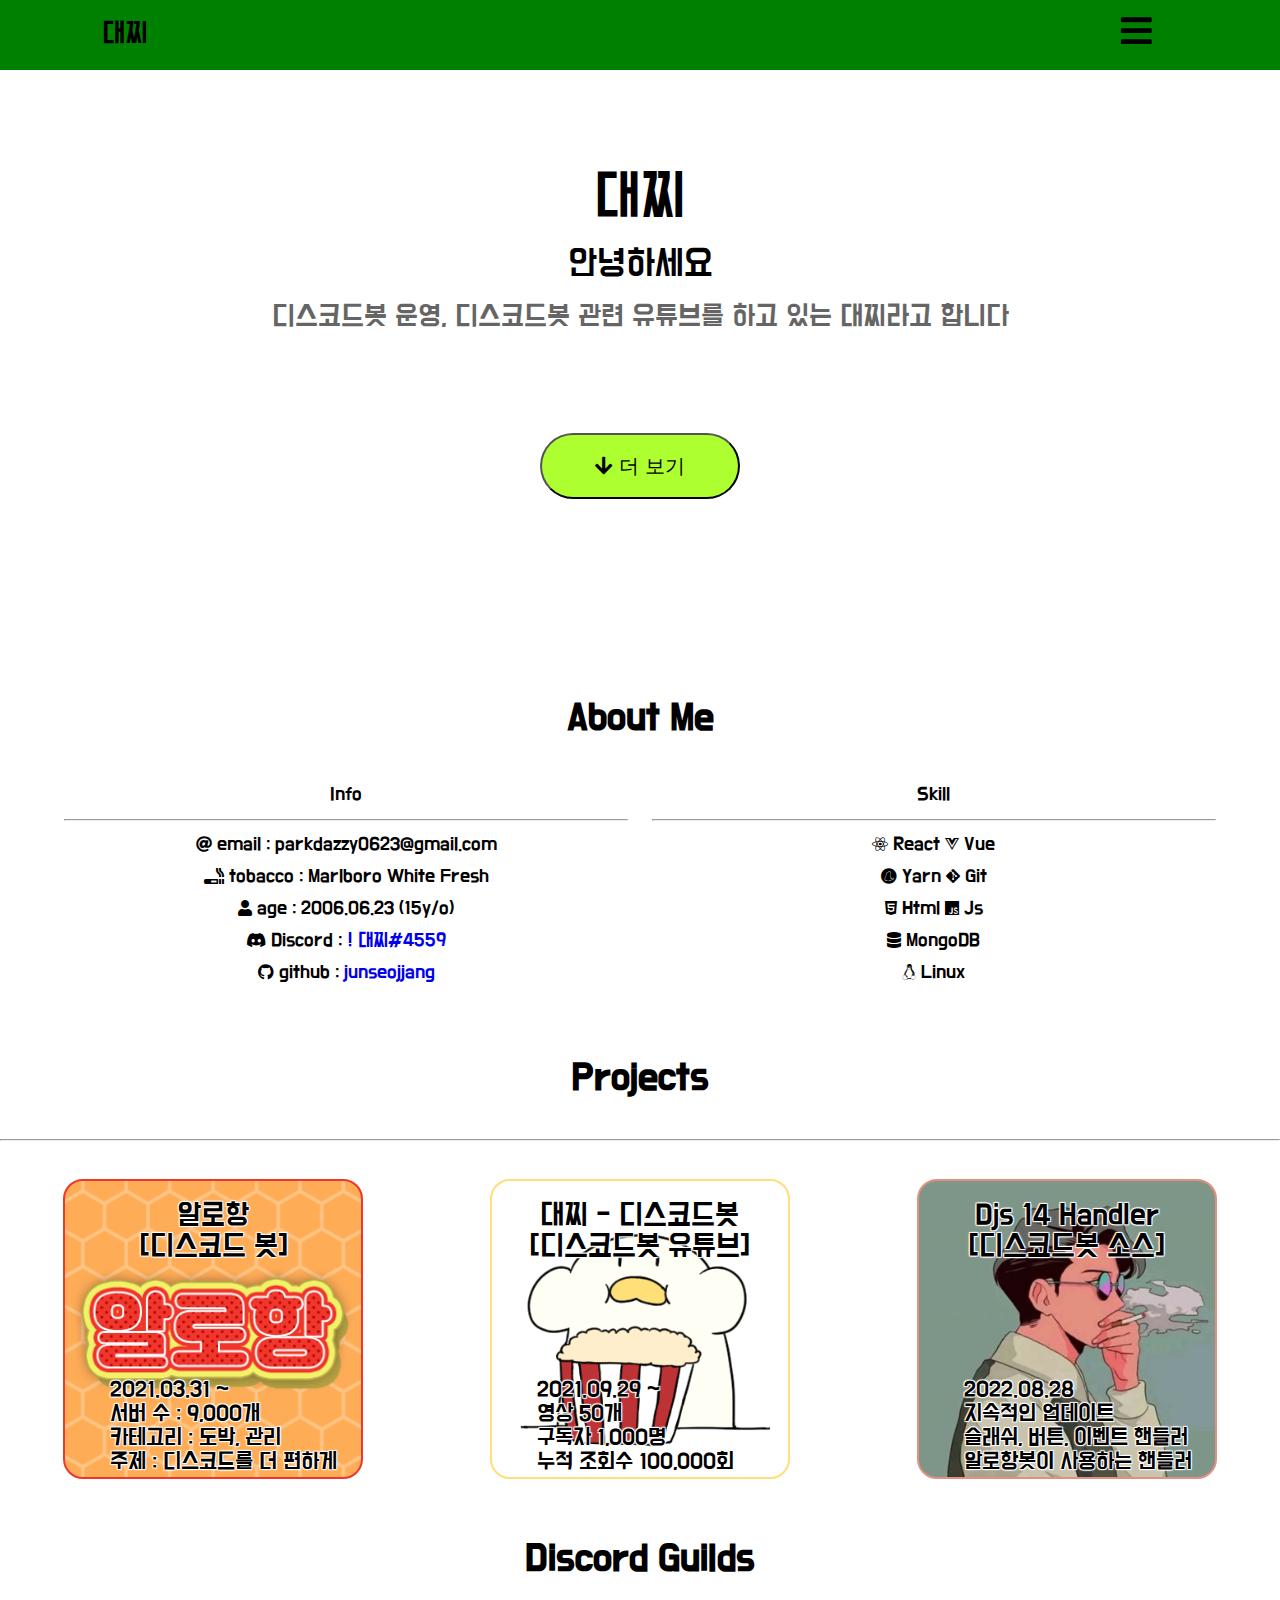
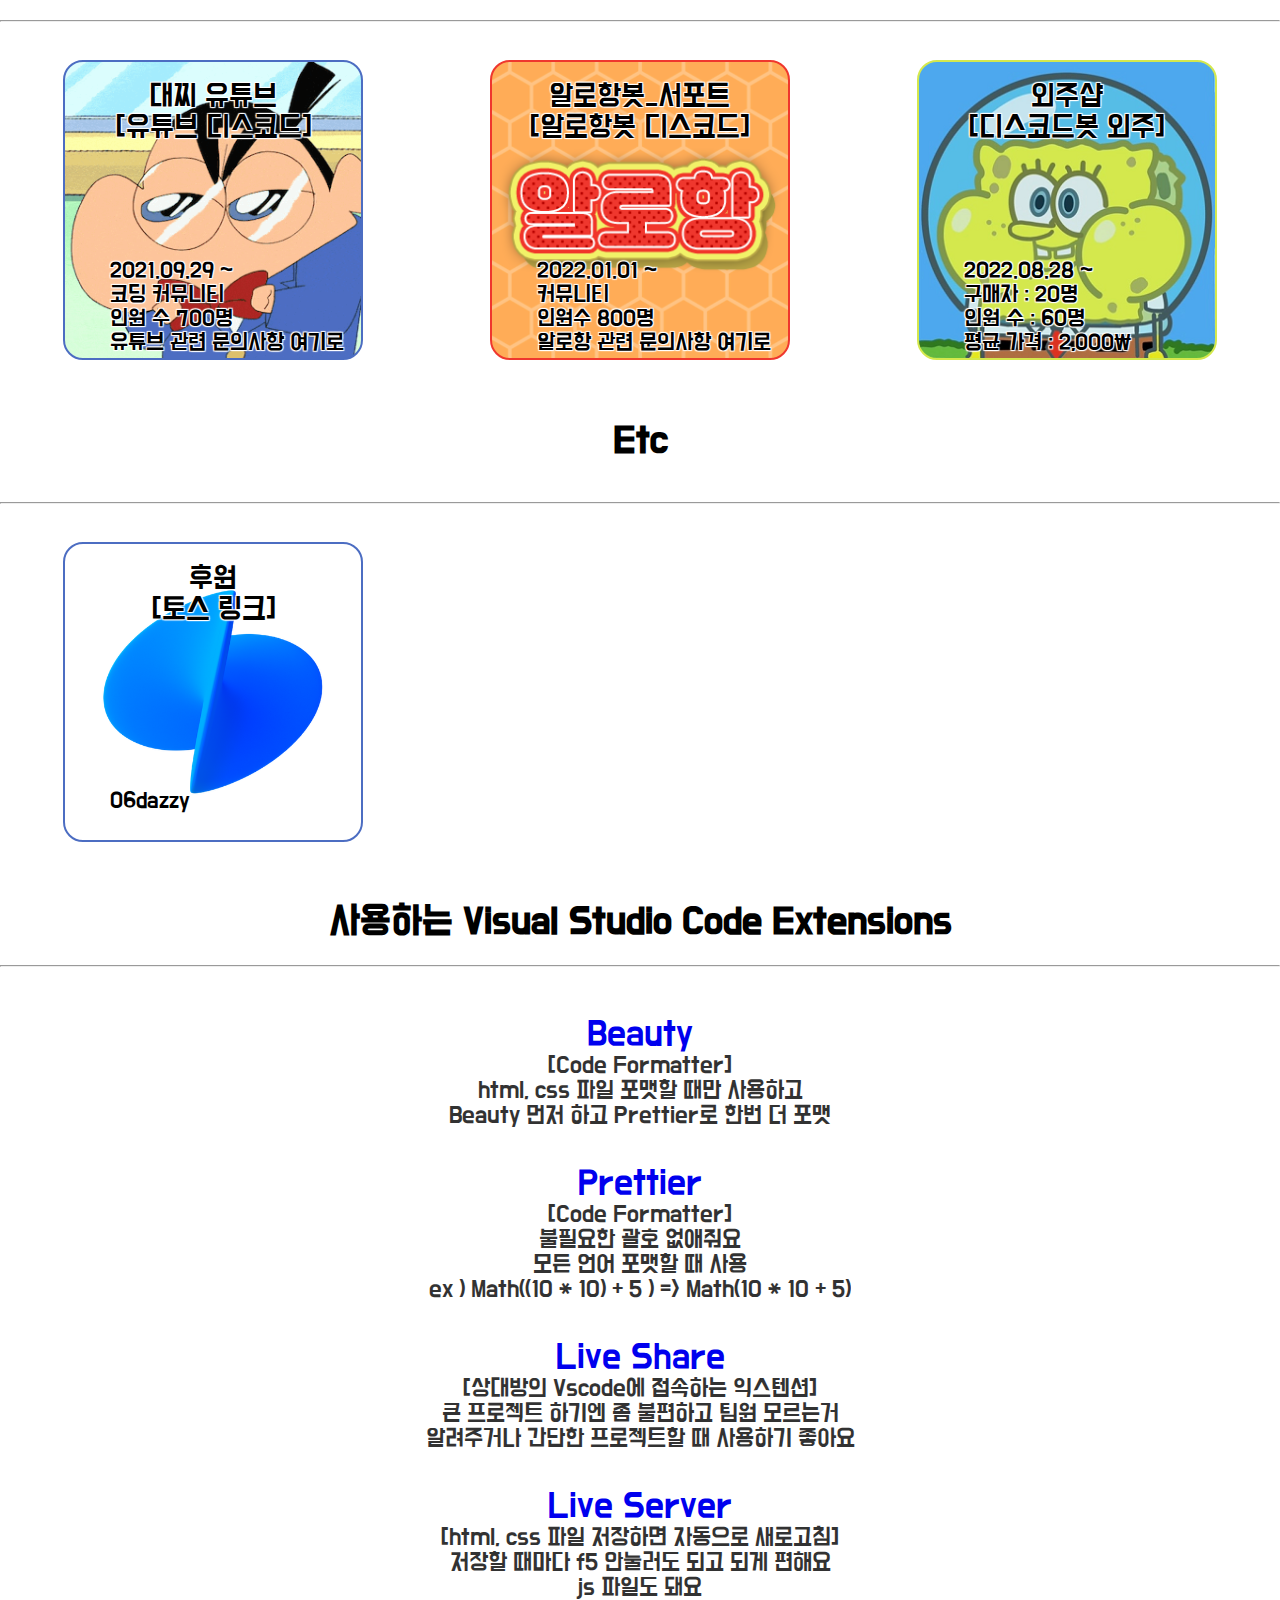
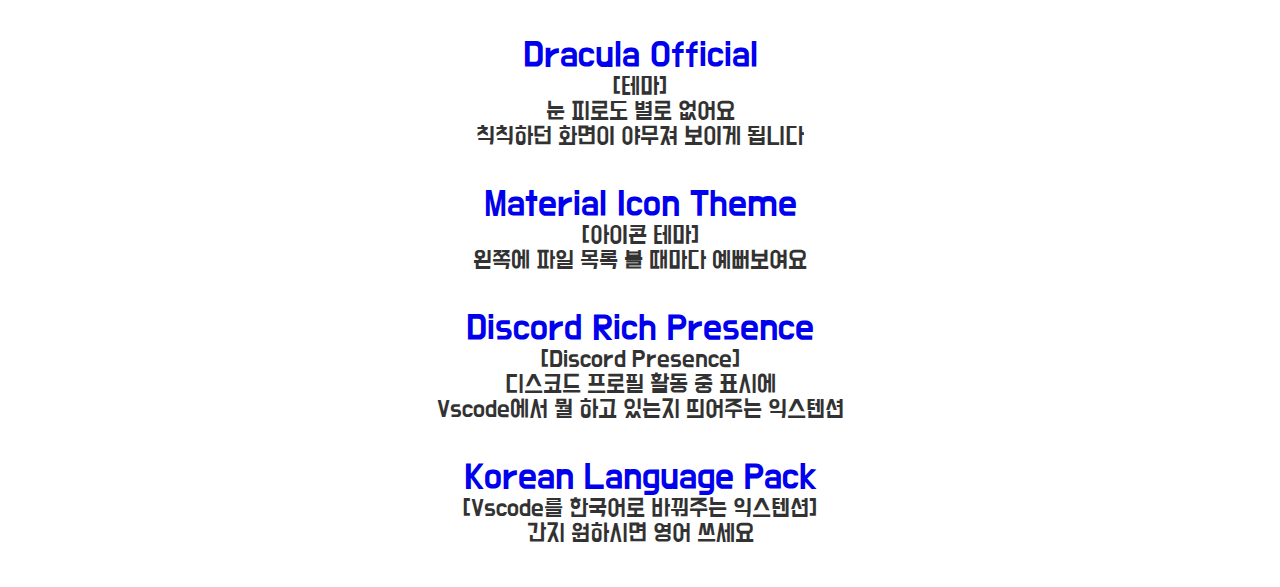
==== commit d9addf53: "Bition Boyz 들으면서 햇어요 ( /alohang 추가git add . 이게 제일 힘든거 ㅜㅜ)" ====
--- a/index.html
+++ b/index.html
@@ -15,7 +15,7 @@
 
   <body>
     <nav class="nav">
-      <div class="main_text">메인</div>
+      <div class="main_text">대찌</div>
       <div class="selectbar" onclick="selectbar()">
         <i class="fas fa-bars"></i>
       </div>
@@ -276,8 +276,10 @@
             >Beauty</a
           ><br />
           <div class="ds">
-            [Code Formatter] <br />
-            html, css 파일 포맷할 때만 사용하고 <br />
+            [Code Formatter]
+            <br />
+            html, css 파일 포맷할 때만 사용하고
+            <br />
             Beauty 먼저 하고 Prettier로 한번 더 포맷
           </div>
           <br />
@@ -287,9 +289,11 @@
             >Prettier</a
           >
           <div class="ds">
-            [Code Formatter] <br />불필요한 괄호 없애줘요 <br />
-            모든 언어 포맷할 때 사용 <br />ex ) Math((10 * 10) + 5 ) => Math(10
-            * 10 + 5)
+            [Code Formatter]
+            <br />불필요한 괄호 없애줘요
+            <br />
+            모든 언어 포맷할 때 사용
+            <br />ex ) Math((10 * 10) + 5 ) => Math(10 * 10 + 5)
           </div>
           <br />
           <a
@@ -302,50 +306,61 @@
             불편하고 팀원 모르는거<br />
             알려주거나 간단한 프로젝트할 때 사용하기 좋아요
           </div>
-          <br /><a
+          <br />
+          <a
             target="_blank"
             href="https://marketplace.visualstudio.com/items?itemName=ritwickdey.LiveServer"
             >Live Server</a
           >
           <div class="ds">
-            [html, css 파일 저장하면 자동으로 새로고침] <br />저장할 때마다 f5
-            안눌러도 되고 되게 편해요 <br />js 파일도 돼요
-          </div>
-          <br /><a
+            [html, css 파일 저장하면 자동으로 새로고침]
+            <br />저장할 때마다 f5 안눌러도 되고 되게 편해요 <br />js 파일도
+            돼요
+          </div>
+          <br />
+          <a
             target="_blank"
             href="https://marketplace.visualstudio.com/items?itemName=dracula-theme.theme-dracula"
             >Dracula Official</a
           >
           <div class="ds">
-            [테마] <br />눈 피로도 별로 없어요 <br />
+            [테마]
+            <br />눈 피로도 별로 없어요
+            <br />
             칙칙하던 화면이 야무져 보이게 됩니다
           </div>
-          <br /><a
+          <br />
+          <a
             target="_blank"
             href="https://marketplace.visualstudio.com/items?itemName=PKief.material-icon-theme"
             >Material Icon Theme</a
           >
           <div class="ds">
-            [아이콘 테마] <br />왼쪽에 파일 목록 볼 때마다 예뻐보여요
-          </div>
-          <br /><a
+            [아이콘 테마]
+            <br />왼쪽에 파일 목록 볼 때마다 예뻐보여요
+          </div>
+          <br />
+          <a
             target="_blank"
             href="https://marketplace.visualstudio.com/items?itemName=LeonardSSH.vscord"
             >Discord Rich Presence</a
           >
           <div class="ds">
-            [Discord Presence] <br />
-            디스코드 프로필 활동 중 표시에 <br />
+            [Discord Presence]
+            <br />
+            디스코드 프로필 활동 중 표시에
+            <br />
             Vscode에서 뭘 하고 있는지 띄어주는 익스텐션
           </div>
-          <br /><a
+          <br />
+          <a
             target="_blank"
             href="https://marketplace.visualstudio.com/items?itemName=MS-CEINTL.vscode-language-pack-ko"
             >Korean Language Pack</a
           >
           <div class="ds">
-            [Vscode를 한국어로 바꿔주는 익스텐션] <br />간지 원하시면 영어
-            쓰세요
+            [Vscode를 한국어로 바꿔주는 익스텐션]
+            <br />간지 원하시면 영어 쓰세요
           </div>
         </div>
       </div>
--- a/style.css
+++ b/style.css
@@ -79,7 +79,7 @@
 /* 첫페이지  */
 
 .main > .MainTexts {
-  margin: 100px 0px;
+  margin: 100px 0;
   text-align: center;
 }
 
@@ -101,7 +101,7 @@
 }
 
 .main > .MainTexts > .ViewMore {
-  margin: 100px 0px;
+  margin: 100px 0;
   color: black;
   /* border: 2px solid greenyellow; */
   background: greenyellow;
@@ -270,10 +270,7 @@
   height: 300px;
   text-align: center;
   border-radius: 20px;
-  margin-top: 30px;
-  margin-bottom: 40px;
-  margin-right: calc((100% - 900px) / 6);
-  margin-left: calc((100% - 900px) / 6);
+  margin: 30px calc((100% - 900px) / 6) 40px;
   background-size: 100% 100%;
   background-color: rgba(255, 255, 255, 0);
   background-blend-mode: lighten;
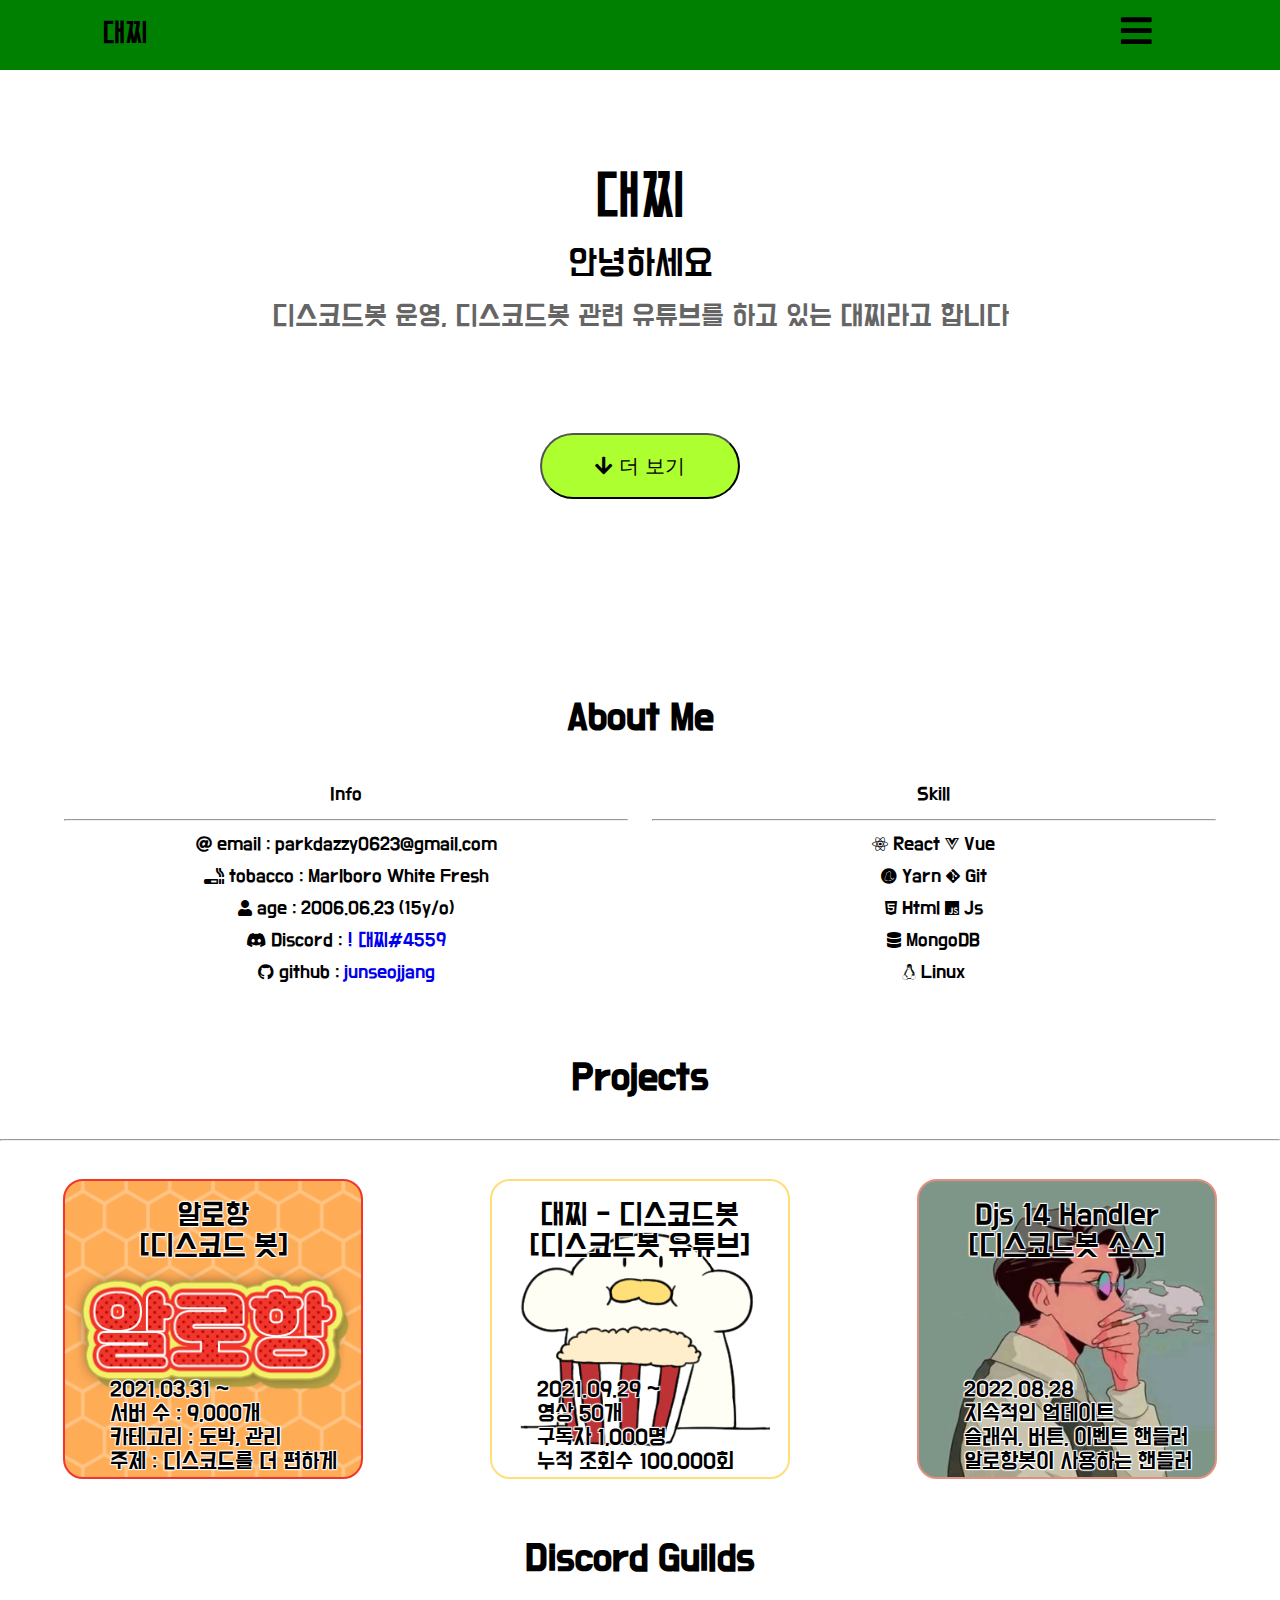
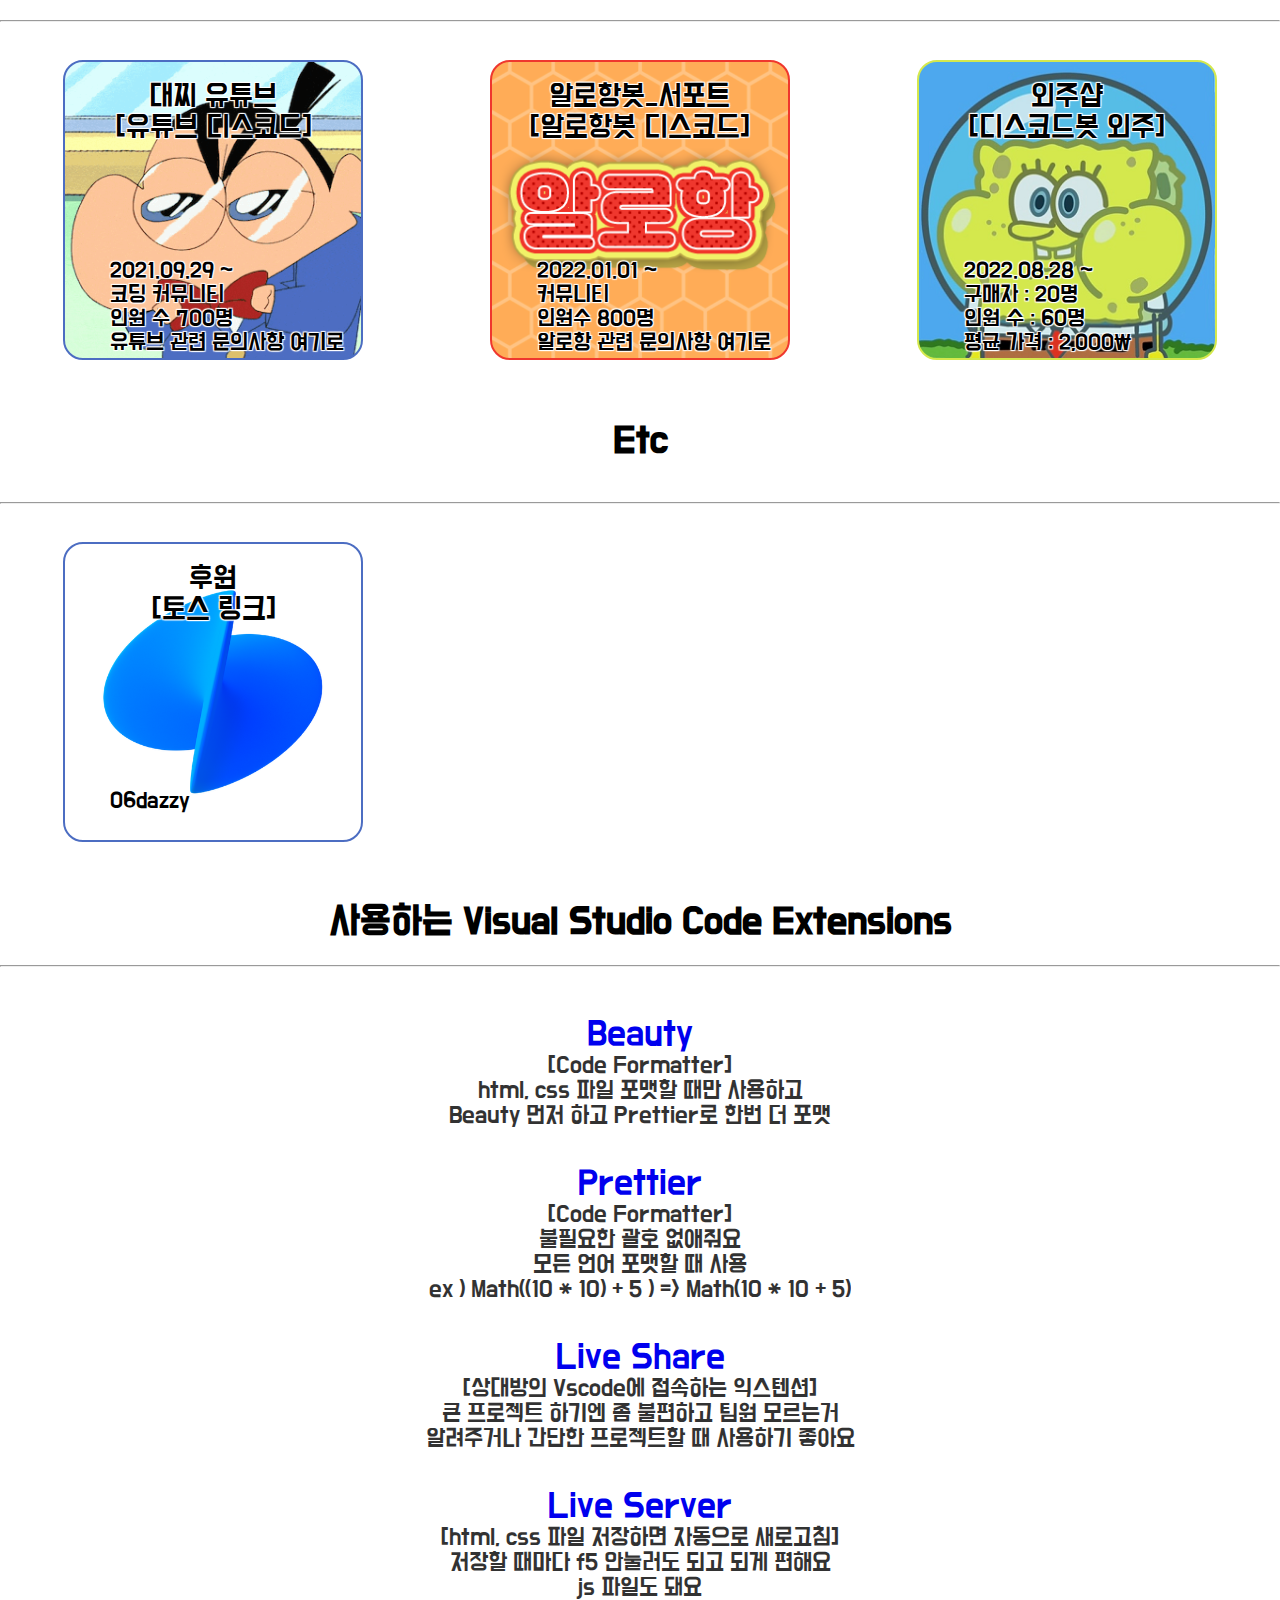
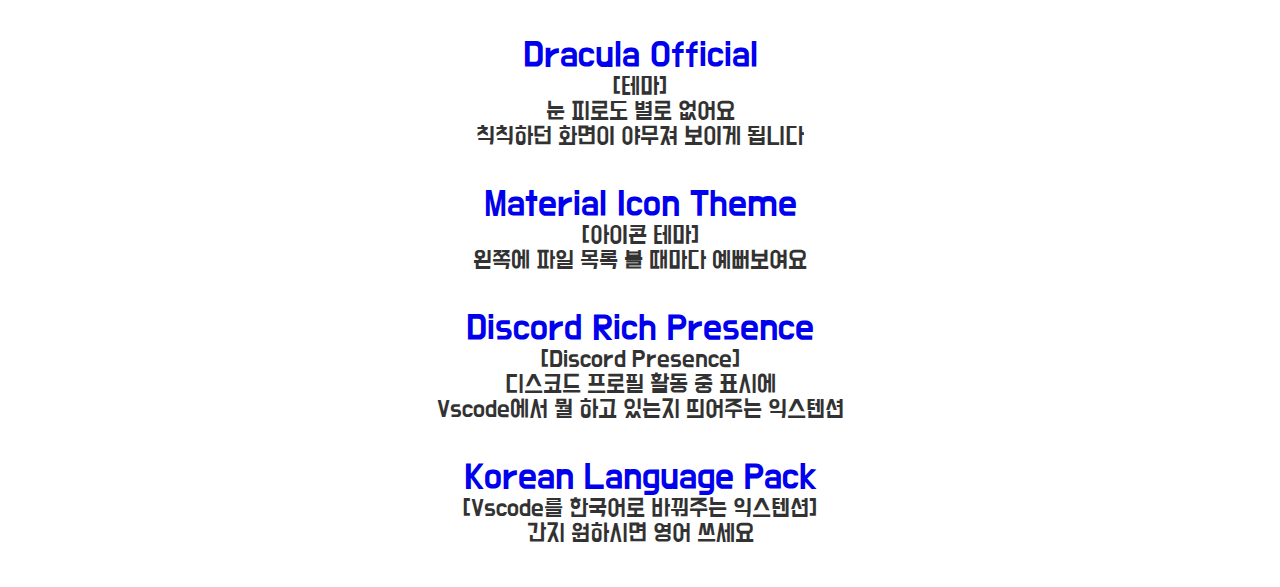
==== commit f6c754ee: "김승민 하나 둘 들으면서 햇어요. 크롤링 최적화 메타태그 추가" ====
--- a/index.html
+++ b/index.html
@@ -11,6 +11,9 @@
       href="https://cdnjs.cloudflare.com/ajax/libs/font-awesome/5.8.2/css/all.min.css"
     />
     <title>대찌</title>
+    <meta name="description" content="디스코드 봇 개발자" />
+    <meta name="keyword" content="대찌, 디스코드, 디스코드봇, 알로항" />
+    <meta name="author" content="대찌" />
   </head>
 
   <body>
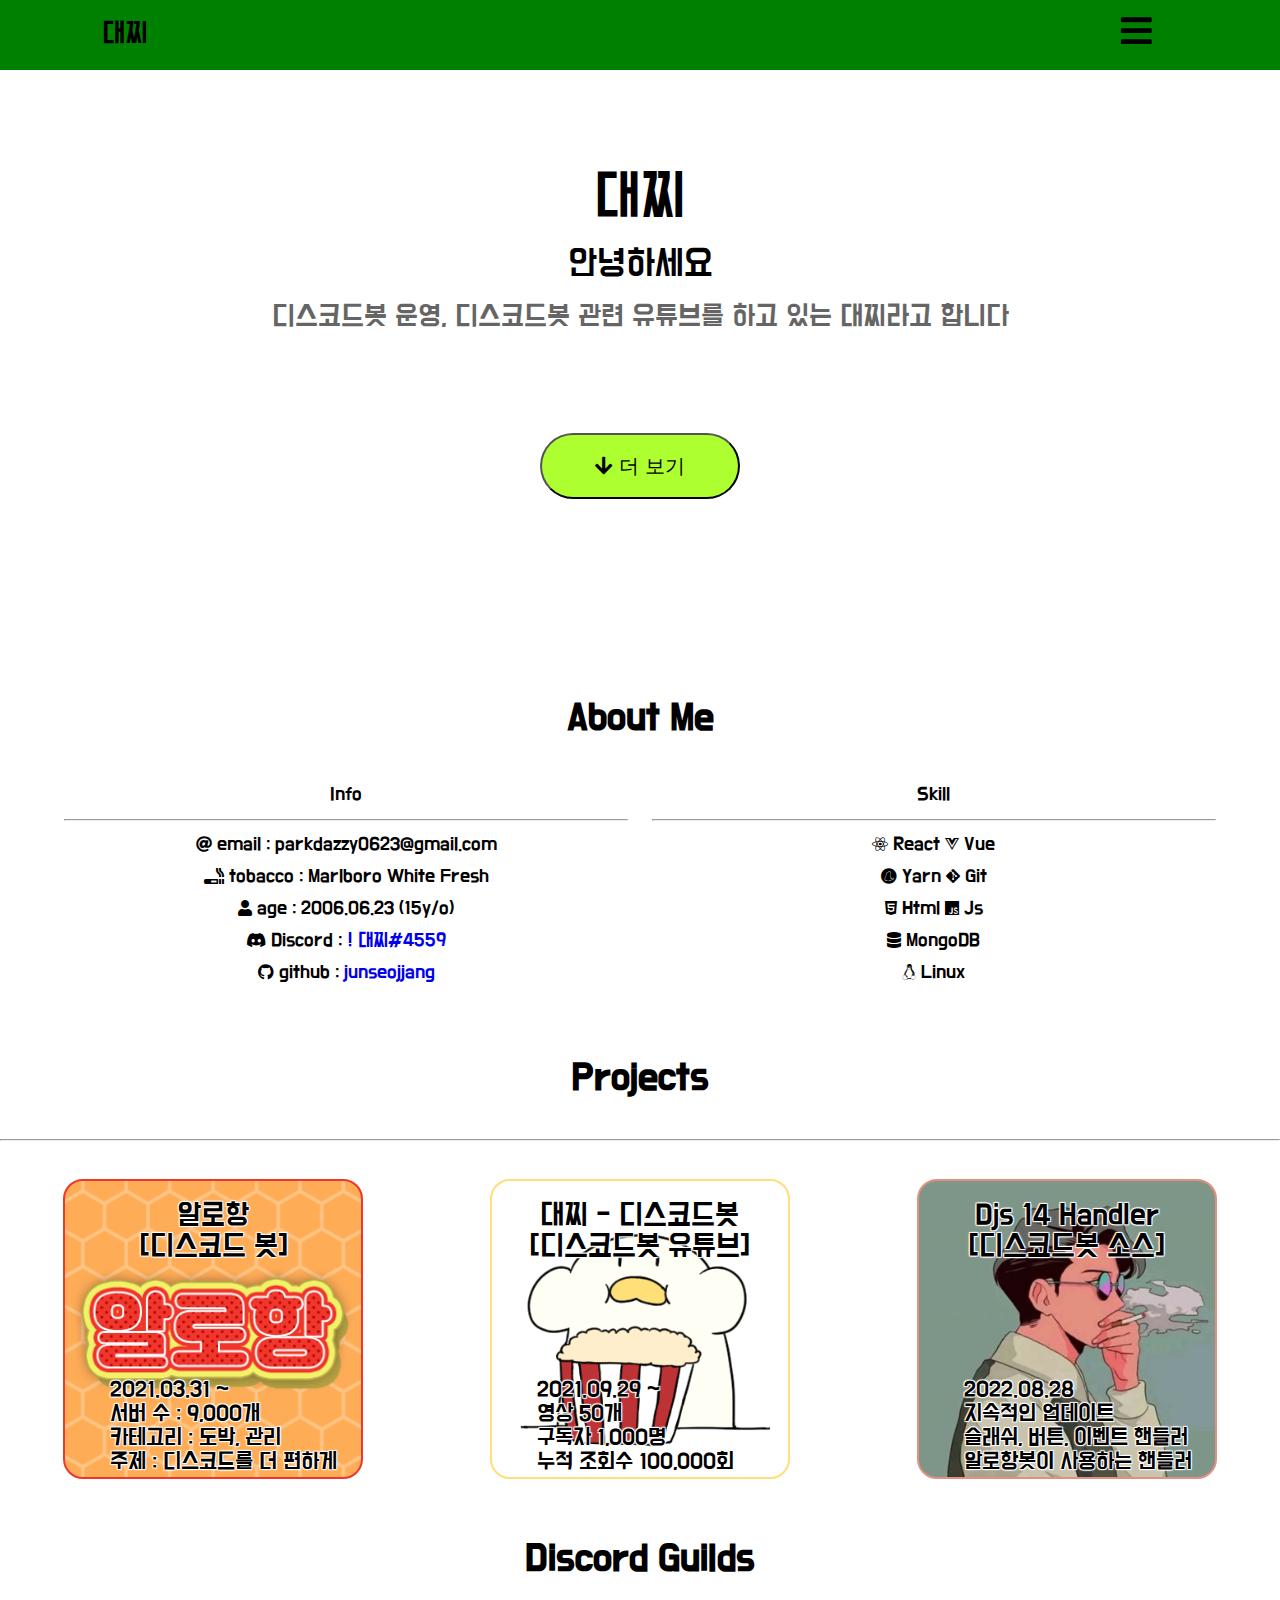
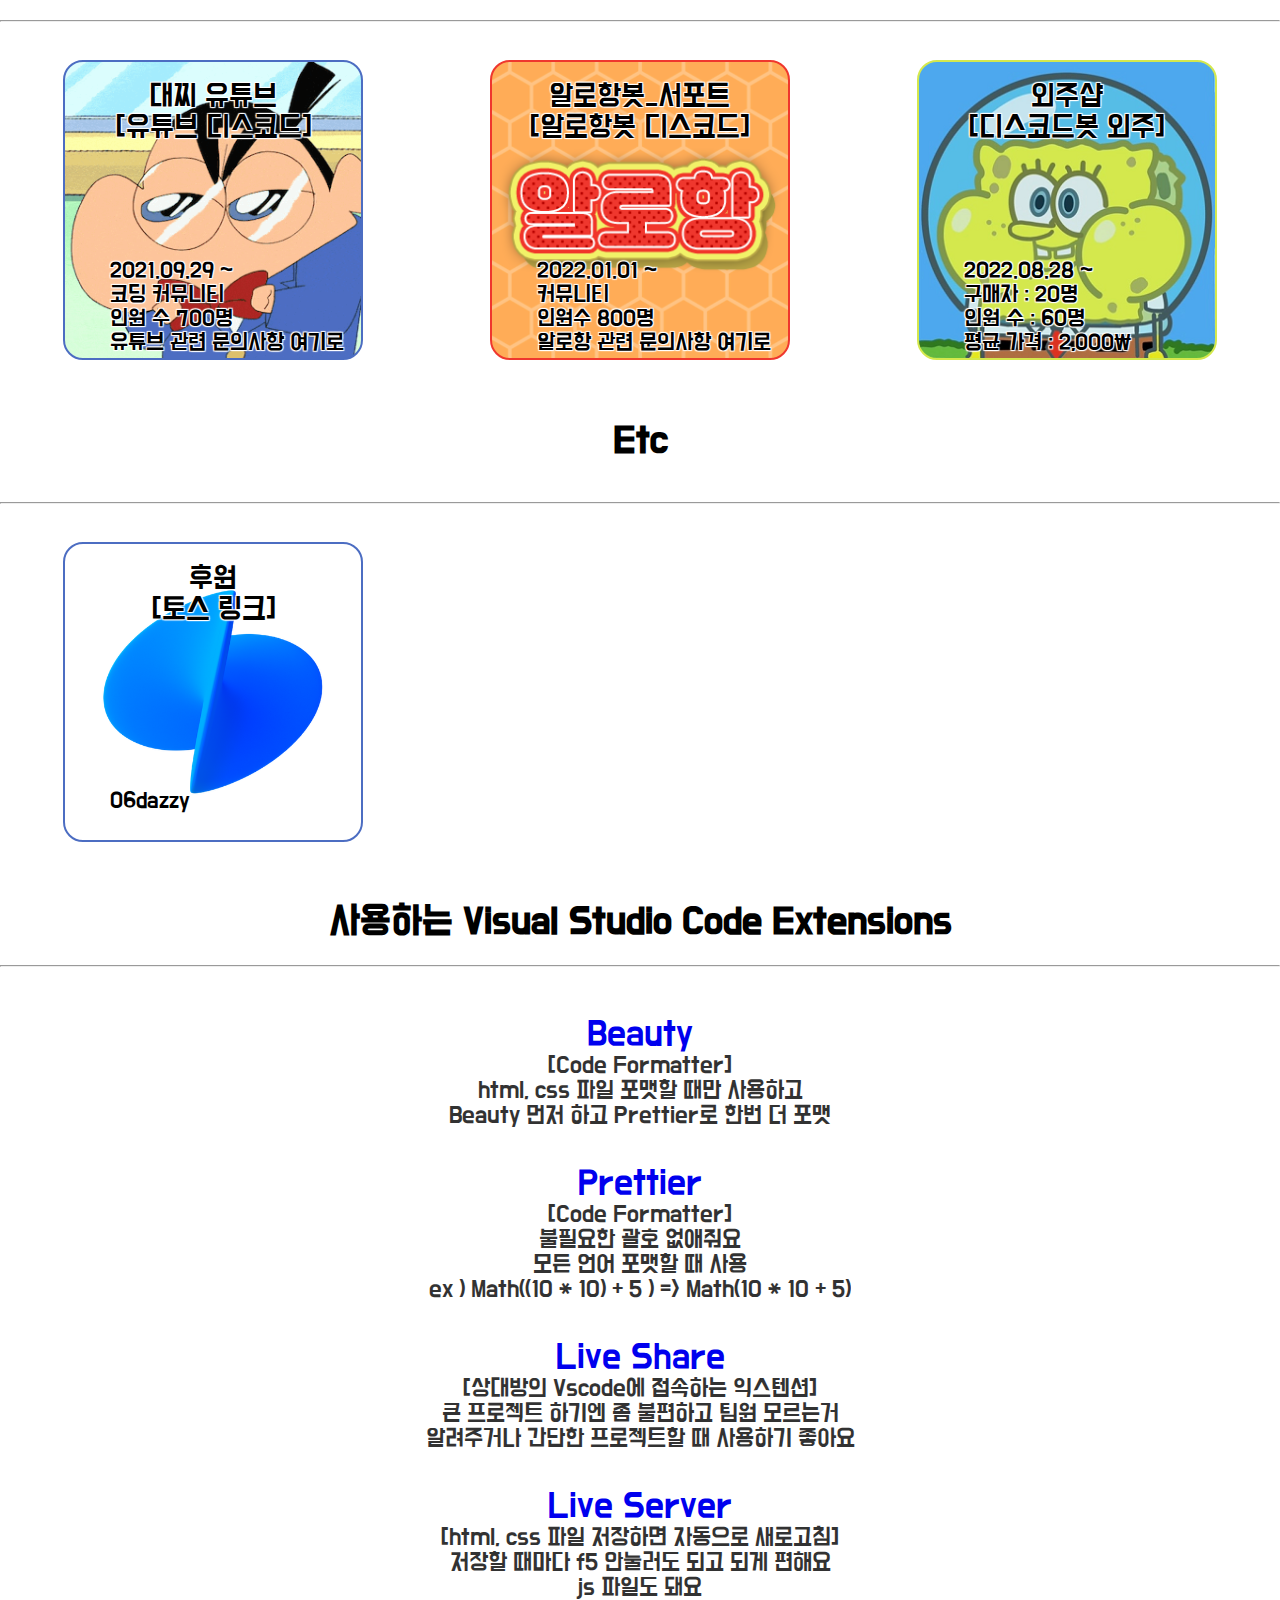
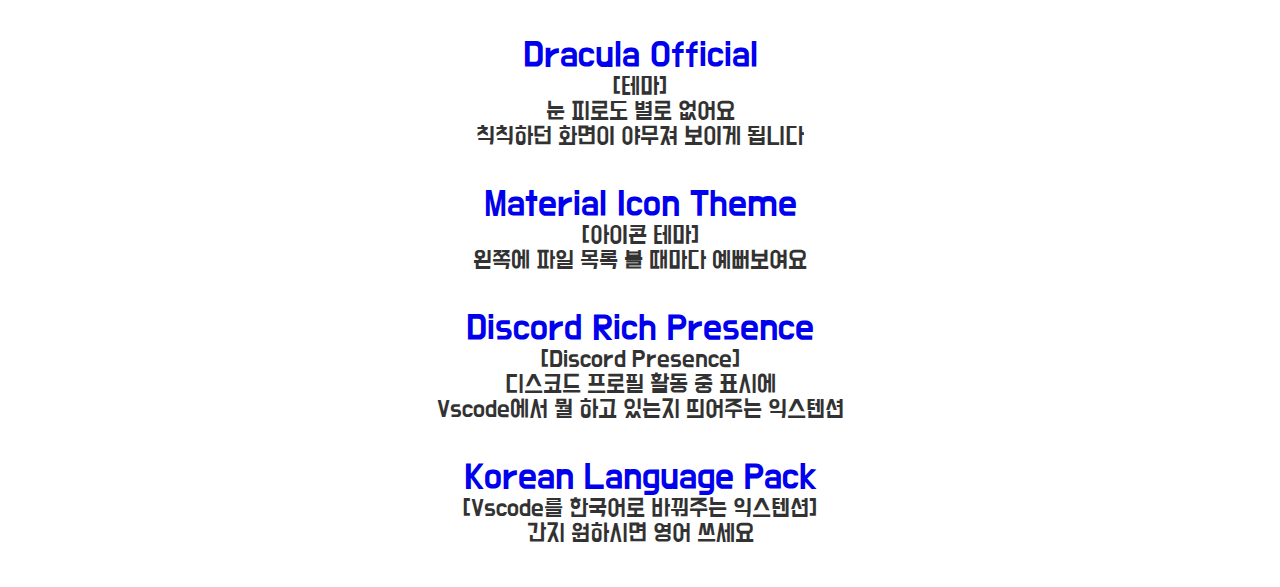
==== commit 84fd5e17: "안티프라자 들으면서 했어요 안티티티티프라자 (alohang commands add)" ====
--- a/index.html
+++ b/index.html
@@ -8,7 +8,7 @@
     <link rel="stylesheet" href="style.css" />
     <link
       rel="stylesheet"
-      href="https://cdnjs.cloudflare.com/ajax/libs/font-awesome/5.8.2/css/all.min.css"
+      href="https://cdnjs.cloudflare.com/ajax/libs/font-awesome/5.15.4/css/all.min.css"
     />
     <title>대찌</title>
     <meta name="description" content="디스코드 봇 개발자" />
